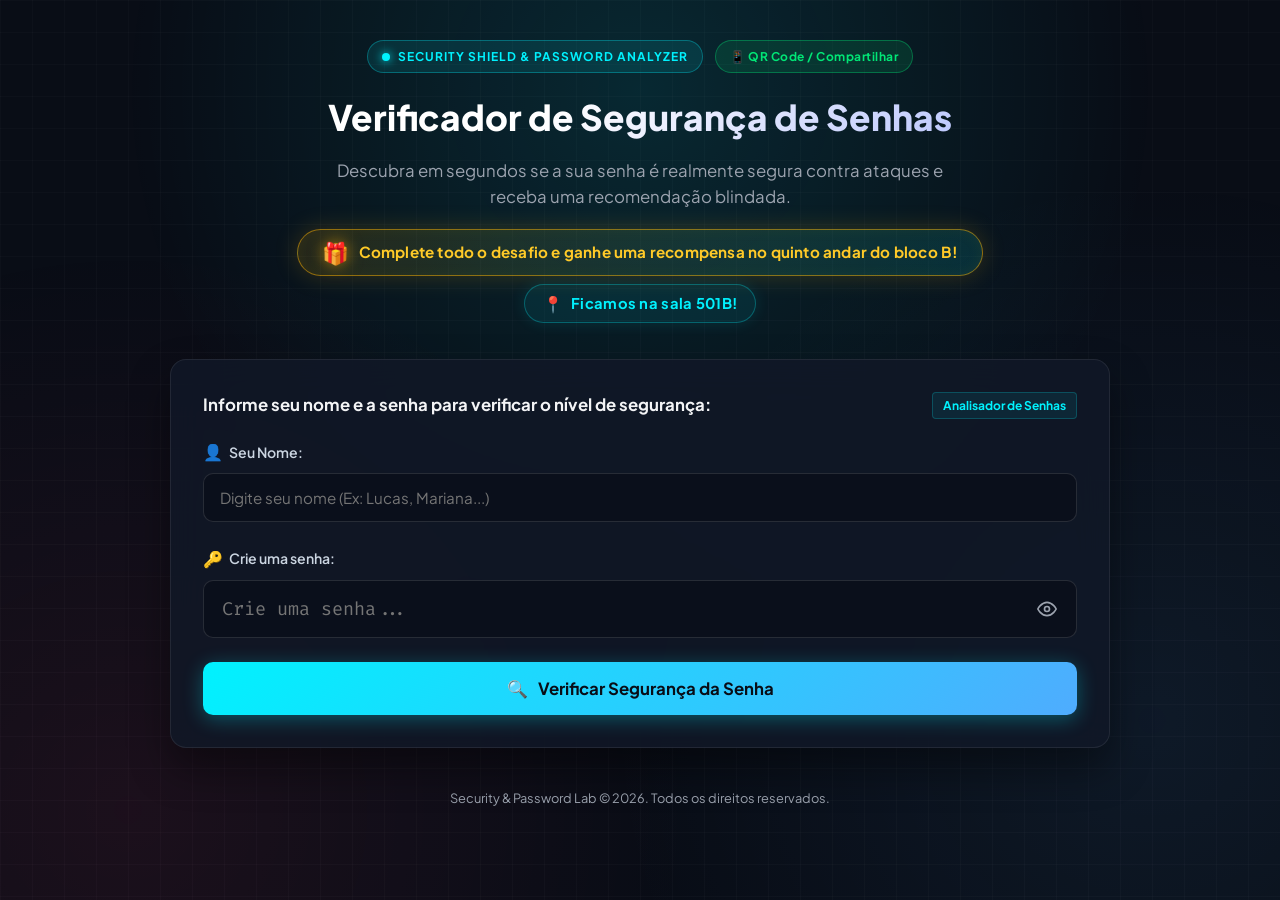
==== index.html @ 23b49544 "v31" ====
<!DOCTYPE html>
<html lang="pt-BR">
<head>
  <meta charset="UTF-8">
  <meta name="viewport" content="width=device-width, initial-scale=1.0, viewport-fit=cover">
  <title>Verificador de Segurança de Senhas</title>
  <link rel="preconnect" href="https://fonts.googleapis.com">
  <link rel="preconnect" href="https://fonts.gstatic.com" crossorigin>
  <link href="https://fonts.googleapis.com/css2?family=Fira+Code:wght@400;500;600;700&family=Plus+Jakarta+Sans:wght@400;500;600;700;800;900&display=swap" rel="stylesheet">
  <link rel="stylesheet" href="style.css">
</head>
<body>
  <div class="cyber-background"></div>
  <div class="grid-overlay"></div>

  <div class="container">


    <!-- HEADER -->
    <header class="app-header">
      <div class="header-badges-row">
        <div class="shield-badge">
          <span class="pulse-dot"></span>
          <span>SECURITY SHIELD & PASSWORD ANALYZER</span>
        </div>
        <a href="/share.html" class="share-badge-link" title="Abrir QR Code para Celular">
          <span>📱 QR Code / Compartilhar</span>
        </a>
      </div>
      <h1>Verificador de Segurança de Senhas</h1>
      <p class="subtitle">Descubra em segundos se a sua senha é realmente segura contra ataques e receba uma recomendação blindada.</p>
      <div class="challenge-banners-wrap">
        <div class="challenge-reward-banner">
          <span class="reward-icon">🎁</span>
          <span class="reward-text">Complete todo o desafio e ganhe uma recompensa no quinto andar do bloco B!</span>
        </div>
        <div class="challenge-location-tag">
          <span class="location-icon">📍</span>
          <span>Ficamos na sala 501B!</span>
        </div>
      </div>
    </header>

    <!-- MAIN CONTAINER -->
    <main class="main-card">

      <!-- ETAPA 1: INPUT INICIAL (NOME + SENHA) -->
      <section id="step-input-section" class="input-section">
        <div class="form-header-group">
          <label class="input-label" for="user-name-input">
            <span>Informe seu nome e a senha para verificar o nível de segurança:</span>
            <span class="badge-tag">Analisador de Senhas</span>
          </label>
        </div>

        <!-- NOME DA PESSOA -->
        <div class="form-group margin-top-md">
          <label for="user-name-input" class="field-label">
            <span class="field-icon">👤</span> Seu Nome:
          </label>
          <input 
            type="text" 
            id="user-name-input" 
            class="cyber-text-input" 
            placeholder="Digite seu nome (Ex: Lucas, Mariana...)" 
            autocomplete="name" 
            spellcheck="false"
          >
        </div>

        <!-- SENHA -->
        <div class="form-group margin-top-md">
          <label for="password-input" class="field-label">
            <span class="field-icon">🔑</span> Crie uma senha:
          </label>
          <div class="input-wrapper">
            <input 
              type="password" 
              id="password-input" 
              placeholder="Crie uma senha..." 
              autocomplete="off" 
              spellcheck="false"
            >
            <button type="button" id="toggle-password" class="icon-btn" title="Mostrar/Ocultar Senha" aria-label="Mostrar/Ocultar Senha">
              <svg id="eye-open" class="icon" viewBox="0 0 24 24" fill="none" stroke="currentColor" stroke-width="2">
                <path d="M1 12s4-8 11-8 11 8 11 8-4 8-11 8-11-8-11-8z"></path>
                <circle cx="12" cy="12" r="3"></circle>
              </svg>
              <svg id="eye-closed" class="icon hidden" viewBox="0 0 24 24" fill="none" stroke="currentColor" stroke-width="2">
                <path d="M17.94 17.94A10.07 10.07 0 0 1 12 20c-7 0-11-8-11-8a18.45 18.45 0 0 1 5.06-5.94M9.9 4.24A9.12 9.12 0 0 1 12 4c7 0 11 8 11 8a18.5 18.5 0 0 1-2.16 3.19m-6.72-1.07a3 3 0 1 1-4.24-4.24"></path>
                <line x1="1" y1="1" x2="23" y2="23"></line>
              </svg>
            </button>
          </div>
        </div>

        <button id="btn-submit-check" class="btn-primary">
          <span class="btn-icon">🔍</span>
          <span>Verificar Segurança da Senha</span>
        </button>

      </section>

      <!-- ETAPA 2: AVALIAÇÃO DE SEGURANÇA DA SENHA (FECART) -->
      <section id="step-real-diag-section" class="real-diag-section hidden">
        <div class="fecart-welcome-card">
          <div class="fecart-welcome-badge">
            <span class="pulse-dot"></span>
            <span>FECART 2026 &bull; QUINTO ANDAR DO BLOCO B</span>
          </div>

          <div class="fecart-welcome-icon">
            🛡️
          </div>

          <h2 class="fecart-welcome-title">Aproveite a exposição de Cibersegurança na FECART! Te esperamos no quinto andar!</h2>

          <p id="fecart-welcome-msg" class="fecart-welcome-desc">
            Obrigado pela sua participação na demonstração prática de cibersegurança!
          </p>

          <!-- CARD DE AVALIAÇÃO BREVE DA SENHA DO PARTICIPANTE -->
          <div class="fecart-eval-card" id="fecart-eval-card">
            <div class="fecart-eval-header">
              <div class="eval-header-badge">
                <span class="eval-badge-icon">📊</span>
                <span>DIAGNÓSTICO TÉCNICO REAL</span>
              </div>
              <h3 class="fecart-eval-title">Avaliação da Senha Testada</h3>
              <p class="fecart-eval-subtitle">Confira abaixo a análise de segurança da sua credencial:</p>
            </div>

            <!-- GRID PRINCIPAL DE DADOS DA SENHA -->
            <div class="fecart-eval-stats-grid">
              <div class="fecart-stat-box stat-pwd">
                <span class="stat-label">🔑 Senha Analisada</span>
                <div class="stat-pwd-row">
                  <span id="fecart-eval-pwd" class="stat-value font-mono">******</span>
                  <button type="button" id="btn-toggle-fecart-pwd" class="fecart-mini-toggle" title="Ver/Ocultar Senha">👁️</button>
                </div>
              </div>

              <div class="fecart-stat-box stat-level">
                <span class="stat-label">🛡️ Nível de Segurança</span>
                <span id="fecart-eval-level" class="stat-badge-level level-very-weak">Muito Fraca</span>
              </div>

              <div class="fecart-stat-box stat-crack">
                <span class="stat-label">⏱️ Tempo Estimado de Quebra</span>
                <span id="fecart-eval-crack-time" class="stat-value-crack text-red">Menos de 3 segundos</span>
              </div>
            </div>

            <!-- BARRA VISUAL DE FORÇA REAL -->
            <div class="fecart-meter-wrap">
              <div class="fecart-meter-info">
                <span class="fecart-meter-tag">Força Computada:</span>
                <span id="fecart-eval-score-text" class="fecart-score-text">1 / 7 Critérios</span>
              </div>
              <div class="fecart-meter-track">
                <div id="fecart-eval-meter-bar" class="fecart-meter-bar" style="width: 20%; background-color: #ff3366;"></div>
              </div>
            </div>

            <!-- CHECKLIST DE CRITÉRIOS ATENDIDOS -->
            <div class="fecart-criteria-row" id="fecart-criteria-row">
              <span class="crit-pill" id="crit-len">⚪ Mínimo 8 caracteres</span>
              <span class="crit-pill" id="crit-upper">⚪ Letras Maiúsculas</span>
              <span class="crit-pill" id="crit-lower">⚪ Letras Minúsculas</span>
              <span class="crit-pill" id="crit-num">⚪ Números (0-9)</span>
              <span class="crit-pill" id="crit-spec">⚪ Símbolos (@#$)</span>
            </div>

            <!-- RESUMO EXPLICATIVO / FEEDBACK -->
            <div class="fecart-eval-summary-box">
              <div class="summary-header">
                <span class="summary-icon">💡</span>
                <strong>Por que esta classificação?</strong>
              </div>
              <p id="fecart-eval-summary-text" class="summary-desc">
                Analisando a credencial testada...
              </p>
              <ul id="fecart-eval-tips-list" class="eval-tips-list">
                <!-- Dicas geradas via JS -->
              </ul>
            </div>
          </div>

          <div class="fecart-welcome-info">
            <div class="fecart-info-item fecart-reward-unlocked">
              <span class="info-icon">🎁</span>
              <span><strong>Desafio Concluído!</strong> Mostre esta tela aos monitores para retirar sua recompensa no quinto andar do bloco B!</span>
            </div>
          </div>

          <div class="fecart-welcome-actions">
            <button type="button" id="btn-test-again" class="btn-primary btn-restart">
              <span class="btn-icon">🔄</span>
              <span>Fazer Novo Teste</span>
            </button>
          </div>
        </div>
      </section>
    </main>

    <!-- FOOTER -->
    <footer class="app-footer">
      <p>Security & Password Lab &copy; 2026. Todos os direitos reservados.</p>
    </footer>
  </div>

  <script src="app.js"></script>
</body>
</html>
---- style.css ----
:root {
  --bg-dark: #090d16;
  --card-bg: rgba(17, 24, 39, 0.85);
  --card-border: rgba(255, 255, 255, 0.08);
  --glass-glow: rgba(0, 242, 254, 0.1);
  --primary: #00f2fe;
  --primary-gradient: linear-gradient(135deg, #00f2fe 0%, #4facfe 100%);
  --danger: #ff3366;
  --danger-bg: rgba(255, 51, 102, 0.15);
  --danger-border: rgba(255, 51, 102, 0.4);
  --warning: #ffb300;
  --success: #00e676;
  --text-main: #f3f4f6;
  --text-muted: #9ca3af;
  --code-font: 'Fira Code', monospace;
  --main-font: 'Plus Jakarta Sans', -apple-system, BlinkMacSystemFont, sans-serif;
  --radius-lg: 16px;
  --radius-md: 10px;
  --radius-sm: 6px;
}

* {
  box-sizing: border-box;
  margin: 0;
  padding: 0;
}

html {
  overflow-x: hidden;
  scroll-behavior: smooth;
}

body {
  font-family: var(--main-font);
  background-color: var(--bg-dark);
  color: var(--text-main);
  min-height: 100vh;
  min-height: 100dvh;
  position: relative;
  overflow-x: hidden;
  line-height: 1.6;
  transition: filter 0.2s ease;
  -webkit-font-smoothing: antialiased;
  -moz-osx-font-smoothing: grayscale;
  -webkit-tap-highlight-color: transparent;
}

/* BACKGROUND EFFECTS */
.cyber-background {
  position: fixed;
  top: 0;
  left: 0;
  width: 100vw;
  height: 100vh;
  background: radial-gradient(circle at 50% 10%, rgba(0, 242, 254, 0.12) 0%, transparent 50%),
              radial-gradient(circle at 90% 80%, rgba(79, 172, 254, 0.08) 0%, transparent 40%),
              radial-gradient(circle at 10% 90%, rgba(255, 51, 102, 0.08) 0%, transparent 40%);
  z-index: -2;
}

.grid-overlay {
  position: fixed;
  top: 0;
  left: 0;
  width: 100vw;
  height: 100vh;
  background-image: linear-gradient(rgba(255, 255, 255, 0.02) 1px, transparent 1px),
                    linear-gradient(90deg, rgba(255, 255, 255, 0.02) 1px, transparent 1px);
  background-size: 32px 32px;
  z-index: -1;
  pointer-events: none;
}

.container {
  max-width: 980px;
  width: 100%;
  margin: 0 auto;
  padding: 40px 20px 60px 20px;
  padding-bottom: max(60px, calc(40px + env(safe-area-inset-bottom, 0px)));
}

/* ========================================================
   FASE 1: CRASH / FREEZE & AVISOS DE ANTIVÍRUS / SEGURANÇA
   ======================================================== */
body.system-crashing {
  animation: bodyGlitchShake 0.1s infinite alternate;
  overflow: hidden;
}

@keyframes bodyGlitchShake {
  0% { transform: translate(2px, 1px) skewX(0.8deg); filter: contrast(1.5) hue-rotate(-20deg); }
  33% { transform: translate(-3px, -2px) skewX(-0.8deg); filter: invert(0.2) contrast(1.8); }
  66% { transform: translate(3px, 2px) skewX(1.2deg); filter: contrast(1.4) hue-rotate(30deg); }
  100% { transform: translate(-2px, 3px) skewX(-1deg); filter: contrast(2) hue-rotate(-10deg); }
}

.crash-simulation-overlay {
  position: fixed;
  top: 0;
  left: 0;
  width: 100vw;
  height: 100vh;
  height: 100dvh;
  z-index: 99999;
  display: flex;
  align-items: center;
  justify-content: center;
  pointer-events: all;
  cursor: wait;
  overflow: hidden;
  padding: 12px;
}

.crash-backdrop {
  position: absolute;
  top: 0;
  left: 0;
  width: 100%;
  height: 100%;
  background: rgba(5, 7, 15, 0.88);
  backdrop-filter: blur(12px);
  animation: redFlicker 0.2s infinite;
}

@keyframes redFlicker {
  0%, 100% { background: rgba(5, 7, 15, 0.88); }
  50% { background: rgba(45, 5, 15, 0.94); }
}

.crash-glitch-lines {
  position: absolute;
  top: 0;
  left: 0;
  width: 100%;
  height: 100%;
  background: repeating-linear-gradient(
    0deg,
    rgba(255, 51, 102, 0.2) 0px,
    rgba(255, 51, 102, 0.2) 2px,
    transparent 2px,
    transparent 4px
  );
  pointer-events: none;
  animation: scanlines 0.4s linear infinite;
}

@keyframes scanlines {
  0% { transform: translateY(0); }
  100% { transform: translateY(8px); }
}

.crash-container {
  position: relative;
  width: 90%;
  max-width: 680px;
  z-index: 2;
}

.crash-terminal-box {
  background: #070a12;
  border: 2px solid #ff3366;
  border-radius: var(--radius-md);
  box-shadow: 0 0 50px rgba(255, 51, 102, 0.7), inset 0 0 25px rgba(255, 51, 102, 0.3);
  overflow: hidden;
  animation: terminalJitter 0.15s infinite alternate;
}

@keyframes terminalJitter {
  0% { transform: translateY(0); }
  100% { transform: translateY(-3px) translateX(2px); }
}

.terminal-header {
  background: #111827;
  padding: 10px 14px;
  border-bottom: 1px solid rgba(255, 51, 102, 0.4);
  display: flex;
  align-items: center;
  gap: 12px;
}

.terminal-dots {
  display: flex;
  gap: 6px;
}

.terminal-dot {
  width: 10px;
  height: 10px;
  border-radius: 50%;
}

.terminal-dot.red { background: #ff3366; box-shadow: 0 0 6px #ff3366; }
.terminal-dot.yellow { background: #ffb300; }
.terminal-dot.green { background: #00e676; }

.terminal-title {
  font-family: var(--code-font);
  font-size: 0.75rem;
  color: #ff3366;
  font-weight: 700;
  letter-spacing: 0.5px;
}

.terminal-body {
  padding: 18px;
  font-family: var(--code-font);
  font-size: 0.85rem;
  display: flex;
  flex-direction: column;
  gap: 8px;
  line-height: 1.5;
}

.terminal-line {
  color: #e2e8f0;
}

.text-cyan { color: #00f2fe; }
.text-green { color: #00e676; }
.font-mono { font-family: var(--code-font); }
.font-bold { font-weight: 800; }
.blink { animation: blinkText 0.35s infinite; }

@keyframes blinkText {
  0%, 100% { opacity: 1; }
  50% { opacity: 0; }
}

.crash-progress-wrap {
  padding: 12px 18px 18px 18px;
  border-top: 1px solid rgba(255, 255, 255, 0.08);
}

.crash-progress-label {
  display: flex;
  justify-content: space-between;
  font-size: 0.78rem;
  font-family: var(--code-font);
  font-weight: 700;
  margin-bottom: 6px;
}

.crash-progress-track {
  width: 100%;
  height: 10px;
  background: rgba(255, 255, 255, 0.1);
  border-radius: 999px;
  overflow: hidden;
}

.crash-progress-bar {
  width: 99%;
  height: 100%;
  background: repeating-linear-gradient(
    45deg,
    #ff3366,
    #ff3366 10px,
    #ff6b8b 10px,
    #ff6b8b 20px
  );
  animation: progressStripes 0.4s linear infinite;
}

@keyframes progressStripes {
  0% { background-position: 0 0; }
  100% { background-position: 28px 0; }
}

.crash-actions-bar {
  padding: 12px 18px 16px 18px;
  display: flex;
  flex-direction: column;
  align-items: center;
  gap: 8px;
  position: relative;
  min-height: 56px;
}

.btn-fake-close {
  background: rgba(255, 51, 102, 0.2);
  border: 1px solid #ff3366;
  color: #fff;
  font-family: var(--code-font);
  font-size: 0.82rem;
  font-weight: 700;
  padding: 8px 18px;
  border-radius: var(--radius-sm);
  cursor: pointer;
  display: inline-flex;
  align-items: center;
  gap: 8px;
  box-shadow: 0 0 15px rgba(255, 51, 102, 0.4);
  transition: transform 0.15s cubic-bezier(0.175, 0.885, 0.32, 1.275), background-color 0.15s ease;
  user-select: none;
  z-index: 5;
}

.btn-fake-close:hover {
  background: rgba(255, 51, 102, 0.4);
  box-shadow: 0 0 25px rgba(255, 51, 102, 0.7);
}

.fake-close-toast {
  font-family: var(--code-font);
  font-size: 0.76rem;
  font-weight: 700;
  color: #ff3366;
  background: rgba(10, 15, 26, 0.95);
  border: 1px solid rgba(255, 51, 102, 0.5);
  padding: 4px 12px;
  border-radius: 4px;
  box-shadow: 0 0 15px rgba(255, 51, 102, 0.3);
  animation: toastPop 0.2s ease-out;
}

@keyframes toastPop {
  0% { transform: scale(0.8); opacity: 0; }
  100% { transform: scale(1); opacity: 1; }
}

.error-close {
  display: inline-flex;
  align-items: center;
  justify-content: center;
  width: 20px;
  height: 20px;
  border-radius: 4px;
  background: rgba(0, 0, 0, 0.25);
  font-size: 0.75rem;
  font-weight: 800;
  cursor: pointer;
  transition: transform 0.15s cubic-bezier(0.175, 0.885, 0.32, 1.275);
  user-select: none;
}

.error-close:hover {
  background: rgba(255, 255, 255, 0.3);
}

/* ERROR & ANTIVIRUS WINDOWS (6 JANELAS EM CASCATA) */
.error-window {
  position: absolute;
  width: 320px;
  background: #181d2d;
  border: 2px solid #ff3366;
  border-radius: 8px;
  box-shadow: 0 10px 35px rgba(0, 0, 0, 0.9), 0 0 25px rgba(255, 51, 102, 0.5);
  opacity: 0;
  transform: scale(0.6) rotate(-4deg);
  transition: all 0.2s cubic-bezier(0.175, 0.885, 0.32, 1.275);
  z-index: 10;
}

.error-window.show {
  opacity: 1;
  transform: scale(1) rotate(0deg);
}

.error-win-header {
  background: #ff3366;
  color: #fff;
  padding: 8px 12px;
  font-size: 0.75rem;
  font-weight: 800;
  display: flex;
  justify-content: space-between;
  align-items: center;
}

.defender-header {
  background: #0078d4;
  border-bottom: 2px solid #005a9e;
}

.avast-header {
  background: #ff7800;
  border-bottom: 2px solid #e06a00;
}

.kaspersky-header {
  background: #006d5b;
  border-bottom: 2px solid #004d40;
}

.error-close {
  font-size: 0.75rem;
  cursor: pointer;
}

.error-win-body {
  padding: 12px 14px;
  display: flex;
  gap: 12px;
  align-items: flex-start;
}

.error-icon {
  font-size: 1.8rem;
  line-height: 1;
}

.error-win-body strong {
  display: block;
  font-size: 0.82rem;
  color: #fff;
  margin-bottom: 2px;
}

.error-win-body p {
  font-size: 0.74rem;
  color: #ffc2d1;
  line-height: 1.35;
}

.error-win-1 { top: -50px; right: -50px; transform: scale(0.6) rotate(3deg); }
.error-win-2 { bottom: -70px; left: -40px; transform: scale(0.6) rotate(-4deg); }
.error-win-3 { bottom: 20px; right: -70px; transform: scale(0.6) rotate(5deg); }
.error-win-4 { top: -70px; left: -50px; transform: scale(0.6) rotate(-6deg); }
.error-win-5 { top: 38%; left: -90px; transform: scale(0.6) rotate(2deg); }
.error-win-6 { top: 42%; right: -90px; transform: scale(0.6) rotate(-3deg); }

@media (max-width: 768px) {
  .error-window {
    max-width: calc(100vw - 28px);
  }
  .error-win-1 { top: -16px; right: 4px; width: 270px; }
  .error-win-2 { bottom: -16px; left: 4px; width: 270px; }
  .error-win-3 { display: none; }
  .error-win-4 { top: 12px; left: 4px; width: 260px; }
  .error-win-5, .error-win-6 { display: none; }
}

@media (max-width: 480px) {
  .error-window {
    width: auto;
    max-width: 92%;
  }
  .error-win-1 { top: -10px; right: 2px; }
  .error-win-2 { bottom: -10px; left: 2px; }
  .error-win-4 { top: 20px; left: 2px; }
}

/* ========================================================
   FASE 2: FULL-SCREEN BLACK HACKER SCREEN (TELA PRETA)
   ======================================================== */
.hacker-black-screen {
  position: fixed;
  top: 0;
  left: 0;
  width: 100vw;
  height: 100vh;
  height: 100dvh;
  background: #020408;
  z-index: 100000;
  display: flex;
  align-items: flex-start;
  justify-content: center;
  overflow-y: auto;
  overflow-x: hidden;
  padding: 40px 16px 100px 16px;
  -webkit-overflow-scrolling: touch;
}

.matrix-code-stream {
  position: fixed;
  top: 0;
  left: 0;
  width: 100%;
  height: 100%;
  padding: 24px;
  font-family: var(--code-font);
  font-size: 0.85rem;
  color: rgba(0, 242, 254, 0.35);
  line-height: 1.55;
  white-space: pre-wrap;
  overflow: hidden;
  pointer-events: none;
  z-index: 1;
}

.hacker-black-content {
  position: relative;
  z-index: 2;
  width: 100%;
  max-width: 880px;
  margin: 0 auto;
  animation: hackerCardPop 0.4s cubic-bezier(0.175, 0.885, 0.32, 1.275);
}

@keyframes hackerCardPop {
  0% { transform: scale(0.7); opacity: 0; }
  100% { transform: scale(1); opacity: 1; }
}

.hacker-terminal-card {
  background: rgba(10, 15, 26, 0.96);
  border: 2px solid #ff3366;
  border-radius: var(--radius-lg);
  padding: 32px 28px;
  box-shadow: 0 0 60px rgba(255, 51, 102, 0.5), inset 0 0 30px rgba(255, 51, 102, 0.2);
  display: flex;
  flex-direction: column;
  gap: 20px;
}

.hacker-terminal-top {
  display: flex;
  align-items: center;
  gap: 16px;
}

.skull-badge-glitch {
  font-size: 3.2rem;
  line-height: 1;
  background: rgba(255, 51, 102, 0.15);
  border: 2px solid #ff3366;
  padding: 10px;
  border-radius: var(--radius-md);
  box-shadow: 0 0 25px rgba(255, 51, 102, 0.4);
  animation: skullPulse 1.2s infinite;
}

@keyframes skullPulse {
  0%, 100% { transform: scale(1); filter: drop-shadow(0 0 10px #ff3366); }
  50% { transform: scale(1.1); filter: drop-shadow(0 0 20px #ff3366); }
}

.hacker-alert-text {
  display: flex;
  flex-direction: column;
  gap: 4px;
}

.hacker-sub-tag {
  font-family: var(--code-font);
  font-size: 0.72rem;
  font-weight: 800;
  letter-spacing: 1.5px;
  color: #ff3366;
  text-transform: uppercase;
}

.hacker-glitch-title {
  font-size: 1.55rem;
  font-weight: 900;
  color: #fff;
  letter-spacing: -0.2px;
  line-height: 1.25;
  text-shadow: 0 0 15px rgba(255, 51, 102, 0.8);
}

.hacker-terminal-subtitle {
  font-size: 0.95rem;
  color: #cbd5e1;
}

.hacker-creds-box {
  background: #05070d;
  border: 1px solid rgba(255, 51, 102, 0.4);
  border-radius: var(--radius-md);
  padding: 16px 18px;
  display: flex;
  flex-direction: column;
  gap: 10px;
  font-family: var(--code-font);
}

.hacker-cred-row {
  display: flex;
  justify-content: space-between;
  align-items: center;
  font-size: 0.9rem;
  padding-bottom: 8px;
  border-bottom: 1px solid rgba(255, 255, 255, 0.06);
  flex-wrap: wrap;
  gap: 6px;
}

.hacker-cred-row:last-child {
  border-bottom: none;
  padding-bottom: 0;
}

.hacker-cred-row.highlight-row {
  background: rgba(255, 51, 102, 0.1);
  padding: 8px 10px;
  border-radius: var(--radius-sm);
  border: 1px solid rgba(255, 51, 102, 0.4);
}

.cred-tag {
  color: var(--text-muted);
  font-size: 0.78rem;
  font-weight: 700;
}

.cred-data {
  color: #fff;
  font-size: 1rem;
  word-break: break-all;
}

.hacker-safe-banner {
  background: linear-gradient(135deg, rgba(0, 255, 157, 0.12) 0%, rgba(0, 242, 254, 0.08) 100%);
  border: 2px solid rgba(0, 255, 157, 0.6);
  border-radius: var(--radius-md);
  padding: 18px 20px;
  display: flex;
  flex-direction: column;
  gap: 12px;
  box-shadow: 0 0 25px rgba(0, 255, 157, 0.2), inset 0 0 15px rgba(0, 255, 157, 0.05);
  animation: safePulseGlow 3.5s infinite ease-in-out;
  text-align: left;
}

@keyframes safePulseGlow {
  0%, 100% {
    border-color: rgba(0, 255, 157, 0.6);
    box-shadow: 0 0 25px rgba(0, 255, 157, 0.2), inset 0 0 15px rgba(0, 255, 157, 0.05);
  }
  50% {
    border-color: rgba(0, 255, 157, 0.95);
    box-shadow: 0 0 35px rgba(0, 255, 157, 0.4), inset 0 0 20px rgba(0, 255, 157, 0.1);
  }
}

.safe-banner-header {
  display: flex;
  align-items: center;
  gap: 14px;
}

.safe-banner-icon-box {
  font-size: 2rem;
  background: rgba(0, 255, 157, 0.2);
  border: 1px solid rgba(0, 255, 157, 0.5);
  width: 48px;
  height: 48px;
  border-radius: 50%;
  display: flex;
  align-items: center;
  justify-content: center;
  flex-shrink: 0;
  box-shadow: 0 0 15px rgba(0, 255, 157, 0.35);
}

.safe-banner-title-wrap {
  display: flex;
  flex-direction: column;
  gap: 3px;
}

.safe-banner-tag {
  font-family: var(--code-font);
  font-size: 0.72rem;
  font-weight: 800;
  letter-spacing: 1.5px;
  color: #00ff9d;
  text-transform: uppercase;
}

.safe-banner-title {
  font-size: 1.15rem;
  font-weight: 900;
  color: #ffffff;
  letter-spacing: -0.2px;
  margin: 0;
  text-shadow: 0 0 10px rgba(0, 255, 157, 0.5);
}

.safe-banner-body {
  display: flex;
  flex-direction: column;
  gap: 12px;
}

.safe-banner-text {
  font-size: 0.92rem;
  color: #e2e8f0;
  line-height: 1.5;
  margin: 0;
}

.safe-banner-text strong {
  color: #00ff9d;
}

.safe-pills-row {
  display: flex;
  flex-wrap: wrap;
  gap: 10px;
}

.safe-pill {
  background: rgba(0, 255, 157, 0.15);
  border: 1px solid rgba(0, 255, 157, 0.45);
  padding: 6px 14px;
  border-radius: 999px;
  font-size: 0.84rem;
  color: #ffffff;
  display: inline-flex;
  align-items: center;
  gap: 6px;
}

.safe-check {
  font-size: 0.9rem;
}

.hacker-impact-msg {
  background: rgba(255, 179, 0, 0.1);
  border: 1px solid rgba(255, 179, 0, 0.3);
  border-radius: var(--radius-sm);
  padding: 12px 14px;
  display: flex;
  align-items: center;
  gap: 10px;
  font-size: 0.86rem;
  color: #ffe082;
}

.danger-symbol {
  font-size: 1.4rem;
}

.hacker-actions-row {
  display: flex;
  justify-content: center;
  margin-top: 4px;
}

.btn-proceed-security {
  background: linear-gradient(135deg, #00f2fe 0%, #4facfe 100%);
  color: #090d16;
  border: none;
  font-family: var(--main-font);
  font-size: 1.05rem;
  font-weight: 800;
  padding: 16px 32px;
  border-radius: var(--radius-md);
  cursor: pointer;
  display: flex;
  align-items: center;
  gap: 10px;
  transition: transform 0.2s, box-shadow 0.2s;
  box-shadow: 0 0 25px rgba(0, 242, 254, 0.4);
}

.btn-proceed-security:hover {
  transform: translateY(-2px);
  box-shadow: 0 0 35px rgba(0, 242, 254, 0.6);
}

/* ========================================================
   HEADER
   ======================================================== */
.app-header {
  text-align: center;
  margin-bottom: 36px;
}

.header-badges-row {
  display: flex;
  align-items: center;
  justify-content: center;
  gap: 12px;
  flex-wrap: wrap;
  margin-bottom: 16px;
}

.shield-badge {
  display: inline-flex;
  align-items: center;
  gap: 8px;
  background: rgba(0, 242, 254, 0.1);
  border: 1px solid rgba(0, 242, 254, 0.3);
  padding: 6px 14px;
  border-radius: 9999px;
  font-size: 0.75rem;
  font-weight: 700;
  letter-spacing: 1px;
  color: var(--primary);
}

.share-badge-link {
  display: inline-flex;
  align-items: center;
  gap: 6px;
  background: rgba(0, 230, 118, 0.12);
  border: 1px solid rgba(0, 230, 118, 0.35);
  color: #00e676;
  text-decoration: none;
  font-size: 0.75rem;
  font-weight: 700;
  letter-spacing: 0.5px;
  padding: 6px 14px;
  border-radius: 9999px;
  transition: all 0.2s;
}

.share-badge-link:hover {
  background: rgba(0, 230, 118, 0.22);
  border-color: #00e676;
  transform: translateY(-1px);
}

.pulse-dot {
  width: 8px;
  height: 8px;
  background-color: var(--primary);
  border-radius: 50%;
  box-shadow: 0 0 10px var(--primary);
  animation: pulse 1.8s infinite;
}

@keyframes pulse {
  0% { transform: scale(0.9); opacity: 0.7; }
  50% { transform: scale(1.3); opacity: 1; box-shadow: 0 0 15px var(--primary); }
  100% { transform: scale(0.9); opacity: 0.7; }
}

.pulse-dot-red {
  width: 8px;
  height: 8px;
  background-color: #ff3366;
  border-radius: 50%;
  box-shadow: 0 0 10px #ff3366;
  animation: pulseRed 1.2s infinite;
}

@keyframes pulseRed {
  0% { transform: scale(0.9); opacity: 0.7; }
  50% { transform: scale(1.4); opacity: 1; box-shadow: 0 0 15px #ff3366; }
  100% { transform: scale(0.9); opacity: 0.7; }
}

.app-header h1 {
  font-size: 2.2rem;
  font-weight: 800;
  background: linear-gradient(135deg, #ffffff 40%, #a5b4fc 100%);
  -webkit-background-clip: text;
  -webkit-text-fill-color: transparent;
  margin-bottom: 12px;
}

.subtitle {
  color: var(--text-muted);
  font-size: 1.05rem;
  max-width: 650px;
  margin: 0 auto;
}

/* MAIN CARD */
.main-card {
  display: flex;
  flex-direction: column;
  gap: 24px;
}

/* ETAPA 1: INPUT SECTION */
.input-section {
  background: var(--card-bg);
  border: 1px solid var(--card-border);
  backdrop-filter: blur(16px);
  padding: 32px;
  border-radius: var(--radius-lg);
  box-shadow: 0 20px 40px rgba(0, 0, 0, 0.4);
}

.form-header-group {
  margin-bottom: 20px;
}

.input-label {
  display: flex;
  justify-content: space-between;
  align-items: center;
  font-weight: 700;
  font-size: 1.05rem;
}

.badge-tag {
  font-size: 0.75rem;
  color: var(--primary);
  background: rgba(0, 242, 254, 0.08);
  border: 1px solid rgba(0, 242, 254, 0.2);
  padding: 3px 10px;
  border-radius: 4px;
}

.form-grid-inputs {
  display: grid;
  grid-template-columns: 1fr 1fr;
  gap: 16px;
  margin-bottom: 16px;
}

@media (max-width: 700px) {
  .form-grid-inputs {
    grid-template-columns: 1fr;
  }
}

.form-group {
  display: flex;
  flex-direction: column;
  gap: 8px;
}

.margin-top-md {
  margin-top: 6px;
  margin-bottom: 24px;
}

.field-label {
  font-size: 0.88rem;
  font-weight: 600;
  color: #cbd5e1;
  display: flex;
  align-items: center;
  gap: 6px;
}

.field-icon {
  font-size: 1rem;
}

.cyber-select, .cyber-text-input {
  width: 100%;
  background: rgba(10, 15, 26, 0.85);
  border: 1px solid rgba(255, 255, 255, 0.12);
  border-radius: var(--radius-md);
  padding: 14px 16px;
  color: #fff;
  font-family: var(--main-font);
  font-size: 0.95rem;
  transition: all 0.25s ease;
}

.cyber-select {
  appearance: none;
  background-image: url("data:image/svg+xml,%3Csvg xmlns='http://www.w3.org/2000/svg' width='16' height='16' viewBox='0 0 24 24' fill='none' stroke='%2300f2fe' stroke-width='2' stroke-linecap='round' stroke-linejoin='round'%3E%3Cpolyline points='6 9 12 15 18 9'%3E%3C/polyline%3E%3C/svg%3E");
  background-repeat: no-repeat;
  background-position: right 14px center;
  background-size: 16px;
  cursor: pointer;
}

.cyber-select option {
  background: #0d1322;
  color: #fff;
}

.cyber-select:focus, .cyber-text-input:focus {
  outline: none;
  border-color: var(--primary);
  box-shadow: 0 0 0 3px rgba(0, 242, 254, 0.2);
}

.input-wrapper {
  position: relative;
  display: flex;
  align-items: center;
}

.input-wrapper input {
  width: 100%;
  background: rgba(10, 15, 26, 0.85);
  border: 1px solid rgba(255, 255, 255, 0.12);
  border-radius: var(--radius-md);
  padding: 16px 52px 16px 18px;
  color: #fff;
  font-family: var(--code-font);
  font-size: 1.15rem;
  transition: all 0.25s ease;
}

.input-wrapper input:focus {
  outline: none;
  border-color: var(--primary);
  box-shadow: 0 0 0 3px rgba(0, 242, 254, 0.2);
}

.icon-btn {
  position: absolute;
  right: 14px;
  background: none;
  border: none;
  color: var(--text-muted);
  cursor: pointer;
  display: flex;
  align-items: center;
  justify-content: center;
  padding: 6px;
  border-radius: var(--radius-sm);
  transition: color 0.2s;
}

.icon-btn:hover {
  color: #fff;
}

.icon {
  width: 20px;
  height: 20px;
}

.hidden {
  display: none !important;
}

/* BUTTONS */
.btn-primary {
  width: 100%;
  background: var(--primary-gradient);
  color: #090d16;
  border: none;
  font-family: var(--main-font);
  font-size: 1.05rem;
  font-weight: 700;
  padding: 16px 24px;
  border-radius: var(--radius-md);
  cursor: pointer;
  display: flex;
  align-items: center;
  justify-content: center;
  gap: 10px;
  transition: transform 0.2s, box-shadow 0.2s;
  box-shadow: 0 4px 20px rgba(0, 242, 254, 0.3);
}

.btn-primary:hover {
  transform: translateY(-2px);
  box-shadow: 0 6px 25px rgba(0, 242, 254, 0.45);
}

.btn-primary:active {
  transform: translateY(0);
}

/* ETAPA 2: COMPLETED SECTION */
.completed-section {
  display: flex;
  flex-direction: column;
  gap: 24px;
}

.completion-banner {
  background: rgba(0, 230, 118, 0.08);
  border: 1px solid rgba(0, 230, 118, 0.35);
  border-radius: var(--radius-lg);
  padding: 20px 24px;
  display: flex;
  align-items: center;
  gap: 16px;
  backdrop-filter: blur(16px);
  box-shadow: 0 0 25px rgba(0, 230, 118, 0.12);
}

.fake-scare-banner {
  background: rgba(255, 51, 102, 0.08);
  border: 1px solid rgba(255, 51, 102, 0.4);
  box-shadow: 0 0 25px rgba(255, 51, 102, 0.15);
}

.fake-scare-banner h2 {
  color: #ff3366 !important;
}

.fake-result-card {
  border-color: rgba(255, 51, 102, 0.35);
}

.alert-badge-pill {
  background: rgba(255, 51, 102, 0.15) !important;
  color: #ff3366 !important;
  border: 1px solid rgba(255, 51, 102, 0.4) !important;
  font-weight: 800;
}

.completion-icon {
  font-size: 2.2rem;
  line-height: 1;
}

.completion-text h2 {
  font-size: 1.35rem;
  font-weight: 800;
  color: #00e676;
  margin-bottom: 4px;
}

.completion-text p {
  font-size: 0.92rem;
  color: var(--text-muted);
}

/* RESULTS & SUGGESTION */
.results-section {
  display: grid;
  grid-template-columns: 1fr 1.2fr;
  gap: 20px;
}

@media (max-width: 768px) {
  .results-section {
    grid-template-columns: 1fr;
  }
}

.card-glass {
  background: var(--card-bg);
  border: 1px solid var(--card-border);
  border-radius: var(--radius-lg);
  padding: 24px;
  backdrop-filter: blur(16px);
}

.card-head {
  display: flex;
  justify-content: space-between;
  align-items: center;
  margin-bottom: 18px;
}

.card-head h3 {
  font-size: 1.15rem;
  font-weight: 700;
}

.time-badge {
  font-size: 0.75rem;
  background: rgba(255, 255, 255, 0.08);
  padding: 2px 8px;
  border-radius: 4px;
  color: var(--text-muted);
}

/* METER */
.meter-container {
  margin-bottom: 20px;
}

.meter-header {
  display: flex;
  justify-content: space-between;
  align-items: center;
  margin-bottom: 8px;
  font-size: 0.88rem;
}

.level-badge {
  font-weight: 700;
  padding: 2px 10px;
  border-radius: 999px;
  font-size: 0.8rem;
  transition: all 0.3s;
}

.level-empty {
  color: var(--text-muted);
  background: rgba(255, 255, 255, 0.05);
}

.level-very-weak {
  color: #ff3366;
  background: rgba(255, 51, 102, 0.15);
}

.level-weak {
  color: #ff9100;
  background: rgba(255, 145, 0, 0.15);
}

.level-medium {
  color: #ffd600;
  background: rgba(255, 214, 0, 0.15);
}

.level-strong {
  color: #00e676;
  background: rgba(0, 230, 118, 0.15);
}

.level-unbreakable {
  color: #00f2fe;
  background: rgba(0, 242, 254, 0.18);
  box-shadow: 0 0 10px rgba(0, 242, 254, 0.3);
}

.meter-track {
  width: 100%;
  height: 6px;
  background: rgba(255, 255, 255, 0.08);
  border-radius: 999px;
  overflow: hidden;
}

.meter-fill {
  height: 100%;
  width: 0%;
  border-radius: 999px;
  transition: width 0.35s cubic-bezier(0.4, 0, 0.2, 1), background-color 0.35s ease;
}

/* DIAGNOSIS */
.diagnosis-grid {
  display: flex;
  flex-direction: column;
  gap: 12px;
  margin-bottom: 16px;
}

.diag-item {
  background: rgba(0, 0, 0, 0.3);
  padding: 12px 14px;
  border-radius: var(--radius-md);
  display: flex;
  flex-direction: column;
  gap: 4px;
}

.diag-title {
  font-size: 0.78rem;
  color: var(--text-muted);
  text-transform: uppercase;
}

.diag-value {
  font-size: 1.05rem;
  font-weight: 700;
}

.text-red { color: #ff3366; }
.text-yellow { color: #ffb300; }

/* RULES CHECKLIST */
.rules-grid {
  display: grid;
  grid-template-columns: repeat(auto-fit, minmax(140px, 1fr));
  gap: 8px;
  margin-bottom: 16px;
}

.rule-item {
  font-size: 0.8rem;
  color: var(--text-muted);
  display: flex;
  align-items: center;
  gap: 6px;
  padding: 6px 8px;
  background: rgba(255, 255, 255, 0.02);
  border-radius: var(--radius-sm);
  border: 1px solid rgba(255, 255, 255, 0.04);
  transition: all 0.2s;
}

.rule-item.valid {
  color: #00e676;
  border-color: rgba(0, 230, 118, 0.3);
  background: rgba(0, 230, 118, 0.05);
}

.feedback-list {
  display: flex;
  flex-direction: column;
  gap: 8px;
}

.feedback-item {
  font-size: 0.85rem;
  color: var(--text-muted);
  padding: 6px 10px;
  background: rgba(255, 255, 255, 0.03);
  border-radius: var(--radius-sm);
}

.vulnerability-breach-callout {
  background: rgba(255, 51, 102, 0.08);
  border: 1px solid rgba(255, 51, 102, 0.35);
  border-radius: var(--radius-sm);
  padding: 12px 14px;
  display: flex;
  align-items: flex-start;
  gap: 10px;
  margin-top: 10px;
}

.breach-icon {
  font-size: 1.3rem;
  line-height: 1;
  flex-shrink: 0;
}

.vulnerability-breach-callout strong {
  display: block;
  font-size: 0.85rem;
  color: #ff3366;
  margin-bottom: 2px;
}

.vulnerability-breach-callout p {
  font-size: 0.78rem;
  color: #cbd5e1;
  line-height: 1.4;
  margin: 0;
}

/* SUGGESTION & PASSWORD INTERACTIVE TRIGGER (BLOCO 2 - ISCA DESTACADA) */
.suggestion-card {
  border: 1px solid rgba(0, 242, 254, 0.3);
  background: linear-gradient(180deg, rgba(17, 24, 39, 0.95) 0%, rgba(13, 20, 34, 0.9) 100%);
  position: relative;
}

.fake-bait-card {
  border: 2px solid rgba(0, 242, 254, 0.45) !important;
  background: linear-gradient(180deg, rgba(8, 24, 48, 0.95) 0%, rgba(5, 15, 30, 0.98) 100%) !important;
  box-shadow: 0 0 35px rgba(0, 242, 254, 0.25), inset 0 0 20px rgba(0, 242, 254, 0.05);
  display: flex;
  flex-direction: column;
  justify-content: space-between;
}

.ultra-highlighted-bait {
  border: 2px solid #00f2fe !important;
  background: linear-gradient(180deg, rgba(8, 30, 60, 0.98) 0%, rgba(4, 18, 38, 0.98) 100%) !important;
  box-shadow: 0 0 45px rgba(0, 242, 254, 0.4), inset 0 0 25px rgba(0, 242, 254, 0.12) !important;
  position: relative;
  animation: ultraBaitPulse 3s infinite alternate ease-in-out;
}

@keyframes ultraBaitPulse {
  0% {
    border-color: #00f2fe;
    box-shadow: 0 0 35px rgba(0, 242, 254, 0.35), inset 0 0 20px rgba(0, 242, 254, 0.1);
  }
  100% {
    border-color: #00ff9d;
    box-shadow: 0 0 60px rgba(0, 255, 157, 0.55), inset 0 0 35px rgba(0, 242, 254, 0.2);
  }
}

.glow-tag-gold {
  background: rgba(255, 215, 0, 0.18) !important;
  color: #ffd700 !important;
  border: 1px solid rgba(255, 215, 0, 0.6) !important;
  box-shadow: 0 0 15px rgba(255, 215, 0, 0.4);
  font-weight: 800;
  letter-spacing: 0.8px;
}

.btn-flashy-guide {
  background: linear-gradient(135deg, #00f2fe 0%, #00e676 50%, #4facfe 100%) !important;
  box-shadow: 0 0 35px rgba(0, 242, 254, 0.5), 0 0 70px rgba(0, 230, 118, 0.3) !important;
  font-size: 1.12rem !important;
  padding: 20px 26px !important;
}

.btn-flashy-guide:hover {
  transform: translateY(-4px) scale(1.035) !important;
  box-shadow: 0 0 50px rgba(0, 242, 254, 0.85), 0 0 95px rgba(0, 230, 118, 0.6) !important;
}

.suggestion-tag {
  display: inline-block;
  font-size: 0.72rem;
  font-weight: 700;
  color: var(--primary);
  background: rgba(0, 242, 254, 0.1);
  padding: 2px 8px;
  border-radius: 4px;
  margin-bottom: 8px;
}

.glow-tag {
  background: rgba(0, 242, 254, 0.2) !important;
  color: #00f2fe !important;
  border: 1px solid rgba(0, 242, 254, 0.5) !important;
  box-shadow: 0 0 10px rgba(0, 242, 254, 0.3);
  letter-spacing: 0.8px;
}

.suggestion-header h3 {
  font-size: 1.25rem;
  font-weight: 700;
  margin-bottom: 6px;
}

.suggestion-sub {
  font-size: 0.86rem;
  color: var(--text-muted);
  margin-bottom: 16px;
  line-height: 1.45;
}

.suggestion-sub strong {
  color: #00f2fe;
}

/* ========================================================
   ISCA DO GERADOR DE SENHAS (BOTÃO CHAMATIVO & LINK)
   ======================================================== */
.generator-cta-wrapper {
  margin-bottom: 20px;
  display: flex;
  flex-direction: column;
  gap: 16px;
}

.btn-flashy-generator {
  position: relative;
  width: 100%;
  background: linear-gradient(135deg, #00f2fe 0%, #00d2ff 30%, #00e676 100%);
  color: #060911;
  border: none;
  font-family: var(--main-font);
  font-size: 1.08rem;
  font-weight: 800;
  padding: 18px 24px;
  border-radius: var(--radius-md);
  cursor: pointer;
  display: flex;
  align-items: center;
  justify-content: center;
  gap: 12px;
  box-shadow: 0 0 30px rgba(0, 242, 254, 0.4), 0 0 60px rgba(0, 230, 118, 0.2);
  transition: all 0.3s cubic-bezier(0.175, 0.885, 0.32, 1.275);
  overflow: hidden;
  letter-spacing: 0.3px;
  animation: flashyButtonPulse 2.2s infinite alternate;
}

@keyframes flashyButtonPulse {
  0% {
    box-shadow: 0 0 20px rgba(0, 242, 254, 0.35), 0 0 40px rgba(0, 230, 118, 0.15);
    transform: scale(1);
  }
  100% {
    box-shadow: 0 0 35px rgba(0, 242, 254, 0.65), 0 0 70px rgba(0, 230, 118, 0.4);
    transform: scale(1.015);
  }
}

.btn-flashy-generator:hover {
  transform: translateY(-3px) scale(1.03);
  box-shadow: 0 0 45px rgba(0, 242, 254, 0.8), 0 0 85px rgba(0, 230, 118, 0.5);
  background: linear-gradient(135deg, #26f7ff 0%, #00e676 100%);
}

.btn-flashy-generator:active {
  transform: translateY(0) scale(0.99);
}

.btn-icon-flash {
  font-size: 1.35rem;
  line-height: 1;
  animation: flashIconBounce 0.9s infinite alternate;
}

@keyframes flashIconBounce {
  0% { transform: translateY(-1px) scale(0.95); }
  100% { transform: translateY(2px) scale(1.15); }
}

.btn-text-main {
  font-weight: 900;
  letter-spacing: 0.4px;
}

.btn-arrow-flash {
  font-size: 1.3rem;
  transition: transform 0.2s;
}

.btn-flashy-generator:hover .btn-arrow-flash {
  transform: translateX(4px);
}

/* LINK ABAIXO DO BOTÃO */
.generator-link-container {
  background: rgba(6, 9, 17, 0.85);
  border: 1px solid rgba(0, 242, 254, 0.25);
  border-radius: var(--radius-md);
  padding: 14px 16px;
  display: flex;
  flex-direction: column;
  gap: 10px;
}

.link-label {
  font-size: 0.78rem;
  color: #94a3b8;
  font-weight: 600;
}

.generator-cta-link {
  display: flex;
  align-items: center;
  justify-content: space-between;
  gap: 10px;
  background: rgba(0, 242, 254, 0.06);
  border: 1px solid rgba(0, 242, 254, 0.3);
  padding: 10px 14px;
  border-radius: var(--radius-sm);
  text-decoration: none;
  transition: all 0.25s ease;
  cursor: pointer;
  flex-wrap: wrap;
}

.generator-cta-link:hover {
  background: rgba(0, 242, 254, 0.15);
  border-color: #00f2fe;
  box-shadow: 0 0 20px rgba(0, 242, 254, 0.3);
  transform: translateY(-1px);
}

.link-icon {
  font-size: 1.1rem;
}

.link-url-text {
  font-family: var(--code-font);
  font-size: 0.86rem;
  color: #00f2fe;
  font-weight: 700;
  word-break: break-all;
  text-decoration: underline;
  text-underline-offset: 3px;
}

.link-action-tag {
  font-size: 0.76rem;
  font-weight: 800;
  background: #00f2fe;
  color: #060911;
  padding: 4px 10px;
  border-radius: 4px;
  letter-spacing: 0.3px;
  white-space: nowrap;
}

.link-sub-hint {
  display: flex;
  align-items: center;
  gap: 6px;
  font-size: 0.74rem;
  color: var(--text-muted);
}

.hint-dot {
  width: 6px;
  height: 6px;
  background: #00f2fe;
  border-radius: 50%;
  flex-shrink: 0;
  box-shadow: 0 0 6px #00f2fe;
  animation: pulseDot 1.5s infinite;
}

@keyframes pulseDot {
  0%, 100% { opacity: 0.5; transform: scale(0.9); }
  50% { opacity: 1; transform: scale(1.3); }
}

.suggestion-stats {
  display: flex;
  flex-direction: column;
  gap: 8px;
}

.stat-badge {
  font-size: 0.82rem;
  background: rgba(255, 255, 255, 0.03);
  border-left: 3px solid var(--primary);
  padding: 6px 10px;
  border-radius: 0 var(--radius-sm) var(--radius-sm) 0;
  color: var(--text-muted);
}

.stat-badge strong {
  color: #fff;
}

/* ========================================================
   FASE 4: DIAGNÓSTICO REAL (PÁGINA SEPARADA DE SEGURANÇA)
   ======================================================== */

/* BANNER DE DESTAQUE: SENHA NÃO SALVA EM BANCO DE DADOS */
.no-storage-highlight-banner {
  background: linear-gradient(135deg, rgba(0, 230, 118, 0.12) 0%, rgba(0, 242, 254, 0.08) 100%);
  border: 2px solid rgba(0, 230, 118, 0.45);
  border-radius: var(--radius-md);
  padding: 16px 20px;
  display: flex;
  align-items: center;
  gap: 16px;
  box-shadow: 0 0 25px rgba(0, 230, 118, 0.15);
  margin-bottom: 6px;
}

.no-storage-icon-wrap {
  position: relative;
  font-size: 2rem;
  line-height: 1;
  flex-shrink: 0;
  display: flex;
  align-items: center;
  justify-content: center;
}

.no-storage-check {
  position: absolute;
  bottom: -4px;
  right: -6px;
  font-size: 1rem;
}

.no-storage-content {
  display: flex;
  flex-direction: column;
  gap: 4px;
  flex-grow: 1;
}

.no-storage-title-row {
  display: flex;
  align-items: center;
  justify-content: space-between;
  gap: 10px;
  flex-wrap: wrap;
}

.no-storage-title-row h4 {
  font-size: 1.05rem;
  font-weight: 800;
  color: #00e676;
  letter-spacing: -0.2px;
}

.no-storage-tag {
  font-size: 0.68rem;
  font-weight: 800;
  background: rgba(0, 230, 118, 0.2);
  color: #00e676;
  border: 1px solid rgba(0, 230, 118, 0.4);
  padding: 3px 8px;
  border-radius: 4px;
  letter-spacing: 0.5px;
}

.no-storage-content p {
  font-size: 0.85rem;
  color: #e2e8f0;
  line-height: 1.45;
  margin: 0;
}

.no-storage-content p strong {
  color: #00f2fe;
}

.real-diagnosis-card {
  border: 2px solid rgba(0, 242, 254, 0.4);
  background: linear-gradient(180deg, rgba(10, 18, 34, 0.95) 0%, rgba(6, 12, 24, 0.98) 100%);
  box-shadow: 0 0 40px rgba(0, 242, 254, 0.18);
  display: flex;
  flex-direction: column;
  gap: 20px;
}

.real-diag-header {
  display: flex;
  align-items: flex-start;
  gap: 16px;
  border-bottom: 1px solid rgba(255, 255, 255, 0.08);
  padding-bottom: 16px;
}

.real-diag-icon {
  font-size: 2.4rem;
  line-height: 1;
  background: rgba(0, 242, 254, 0.12);
  border: 1px solid rgba(0, 242, 254, 0.35);
  padding: 10px;
  border-radius: var(--radius-md);
  box-shadow: 0 0 20px rgba(0, 242, 254, 0.2);
  flex-shrink: 0;
}

.real-diag-titles {
  display: flex;
  flex-direction: column;
  gap: 4px;
}

.real-badge {
  display: inline-block;
  font-size: 0.7rem;
  font-weight: 800;
  letter-spacing: 1px;
  color: #00f2fe;
  background: rgba(0, 242, 254, 0.12);
  border: 1px solid rgba(0, 242, 254, 0.35);
  padding: 2px 8px;
  border-radius: 4px;
  width: fit-content;
}

.real-diag-titles h3 {
  font-size: 1.35rem;
  font-weight: 800;
  color: #fff;
}

.real-diag-sub {
  font-size: 0.92rem;
  color: #cbd5e1;
  line-height: 1.45;
}

.real-diag-sub strong {
  color: #ff6b8b;
}

.real-diag-body {
  display: flex;
  flex-direction: column;
  gap: 16px;
}

/* ========================================================
   FASE 4: EXEMPLOS REAIS DE PHISHING NO FINAL DA PÁGINA (MINI BLOCOS)
   ======================================================== */
.real-phishing-section {
  background: rgba(13, 19, 34, 0.7);
  border: 1px solid rgba(255, 179, 0, 0.3);
  border-radius: var(--radius-lg);
  padding: 24px;
  display: flex;
  flex-direction: column;
  gap: 18px;
  box-shadow: 0 0 30px rgba(255, 179, 0, 0.08);
}

.real-phishing-header {
  display: flex;
  align-items: center;
  gap: 14px;
  border-bottom: 1px solid rgba(255, 255, 255, 0.08);
  padding-bottom: 14px;
}

.real-phishing-icon {
  font-size: 2rem;
  line-height: 1;
  flex-shrink: 0;
}

.real-phishing-header h4 {
  font-size: 1.2rem;
  font-weight: 800;
  color: #ffb300;
  margin-bottom: 2px;
}

.real-phishing-sub {
  font-size: 0.85rem;
  color: var(--text-muted);
}

.mini-phishing-grid {
  display: grid;
  grid-template-columns: repeat(3, 1fr);
  gap: 14px;
}

@media (max-width: 900px) {
  .mini-phishing-grid {
    grid-template-columns: repeat(2, 1fr);
  }
}

@media (max-width: 600px) {
  .mini-phishing-grid {
    grid-template-columns: 1fr;
  }
}

.mini-phishing-card {
  background: rgba(8, 12, 22, 0.85);
  border: 1px solid rgba(255, 255, 255, 0.08);
  border-radius: var(--radius-md);
  padding: 14px 16px;
  display: flex;
  flex-direction: column;
  gap: 8px;
  transition: all 0.25s ease;
}

.mini-phishing-card:hover {
  transform: translateY(-2px);
  border-color: rgba(255, 179, 0, 0.4);
  box-shadow: 0 6px 20px rgba(0, 0, 0, 0.4);
}

.mini-card-top {
  display: flex;
  justify-content: space-between;
  align-items: center;
}

.mini-icon {
  font-size: 1.3rem;
  line-height: 1;
}

.mini-badge {
  font-size: 0.68rem;
  font-weight: 800;
  padding: 2px 7px;
  border-radius: 4px;
  letter-spacing: 0.3px;
}

.tag-sms {
  background: rgba(0, 242, 254, 0.12);
  color: #00f2fe;
  border: 1px solid rgba(0, 242, 254, 0.3);
}

.tag-bank {
  background: rgba(255, 179, 0, 0.12);
  color: #ffb300;
  border: 1px solid rgba(255, 179, 0, 0.3);
}

.tag-social {
  background: rgba(255, 51, 102, 0.12);
  color: #ff3366;
  border: 1px solid rgba(255, 51, 102, 0.3);
}

.tag-job {
  background: rgba(0, 230, 118, 0.12);
  color: #00e676;
  border: 1px solid rgba(0, 230, 118, 0.3);
}

.tag-corp {
  background: rgba(168, 85, 247, 0.12);
  color: #c084fc;
  border: 1px solid rgba(168, 85, 247, 0.3);
}

.tag-scare {
  background: rgba(239, 68, 68, 0.12);
  color: #f87171;
  border: 1px solid rgba(239, 68, 68, 0.3);
}

.mini-phishing-card h5 {
  font-size: 0.92rem;
  font-weight: 700;
  color: #fff;
}

.mini-example-bubble {
  background: rgba(0, 0, 0, 0.45);
  border: 1px dashed rgba(255, 255, 255, 0.1);
  border-radius: var(--radius-sm);
  padding: 8px 10px;
  font-size: 0.78rem;
  color: #ffe082;
  line-height: 1.4;
}

.mini-example-bubble em {
  font-style: italic;
}

.mini-phishing-card p {
  font-size: 0.78rem;
  color: #94a3b8;
  line-height: 1.4;
  margin: 0;
  flex-grow: 1;
}

/* BLOCO DE SENHA BLINDADA SEGURA */
.safe-suggestion-box {
  background: #060911;
  border: 1px solid rgba(0, 242, 254, 0.3);
  border-radius: var(--radius-md);
  padding: 18px 20px;
  display: flex;
  flex-direction: column;
  gap: 14px;
}

.safe-box-title {
  display: flex;
  align-items: center;
  gap: 8px;
  font-size: 0.85rem;
  font-weight: 700;
  color: #00f2fe;
}

.safe-code-row {
  display: flex;
  align-items: center;
  justify-content: space-between;
  gap: 14px;
  background: rgba(0, 242, 254, 0.05);
  border: 1px solid rgba(0, 242, 254, 0.25);
  padding: 12px 18px;
  border-radius: var(--radius-sm);
  flex-wrap: wrap;
}

.safe-code-content {
  display: flex;
  align-items: center;
  gap: 10px;
  overflow-x: auto;
}

.safe-lock-glow {
  font-size: 1.3rem;
  line-height: 1;
}

.safe-password-code {
  font-family: var(--code-font);
  font-size: 1.25rem;
  font-weight: 800;
  color: #00f2fe;
  letter-spacing: 1px;
}

.safe-actions-group {
  display: flex;
  align-items: center;
  gap: 10px;
  flex-wrap: wrap;
}

.btn-copy-pwd {
  background: rgba(0, 242, 254, 0.12);
  border: 1px solid rgba(0, 242, 254, 0.4);
  color: #00f2fe;
  font-family: var(--main-font);
  font-size: 0.82rem;
  font-weight: 700;
  padding: 6px 14px;
  border-radius: var(--radius-sm);
  cursor: pointer;
  display: inline-flex;
  align-items: center;
  gap: 6px;
  transition: all 0.2s cubic-bezier(0.4, 0, 0.2, 1);
  user-select: none;
}

.btn-copy-pwd:hover {
  background: rgba(0, 242, 254, 0.22);
  border-color: #00f2fe;
  box-shadow: 0 0 16px rgba(0, 242, 254, 0.35);
  transform: translateY(-1px);
}

.btn-copy-pwd:active {
  transform: translateY(0);
}

.btn-copy-pwd.copied {
  background: rgba(0, 230, 118, 0.2);
  border-color: #00e676;
  color: #00e676;
  box-shadow: 0 0 16px rgba(0, 230, 118, 0.4);
}

.safe-badge {
  font-size: 0.74rem;
  font-weight: 800;
  background: rgba(0, 230, 118, 0.15);
  color: #00e676;
  border: 1px solid rgba(0, 230, 118, 0.4);
  padding: 4px 12px;
  border-radius: 999px;
}

.safe-tips-list {
  display: flex;
  flex-direction: column;
  gap: 8px;
}

.safe-tip-item {
  display: flex;
  align-items: flex-start;
  gap: 10px;
  font-size: 0.82rem;
  color: #cbd5e1;
  line-height: 1.45;
}

.safe-tip-icon {
  font-size: 1.1rem;
  line-height: 1.2;
}

.safe-tip-item strong {
  color: #fff;
}

/* ========================================================
   FASE 4: AVISOS DE SEGURANÇA (CONSCIENTIZAÇÃO EDUCATIVA)
   ======================================================== */
.alert-section {
  display: flex;
  flex-direction: column;
  gap: 24px;
}

.educational-alert-box {
  background: linear-gradient(180deg, rgba(20, 28, 48, 0.95) 0%, rgba(13, 18, 32, 0.98) 100%);
  border: 2px solid #00f2fe;
  border-radius: var(--radius-lg);
  padding: 34px 30px;
  box-shadow: 0 0 50px rgba(0, 242, 254, 0.2), 0 20px 40px rgba(0, 0, 0, 0.6);
  position: relative;
}

.edu-alert-header {
  display: flex;
  align-items: center;
  gap: 20px;
  margin-bottom: 24px;
  border-bottom: 1px solid rgba(255, 255, 255, 0.08);
  padding-bottom: 20px;
}

.edu-icon-badge {
  font-size: 3.5rem;
  line-height: 1;
  background: rgba(0, 242, 254, 0.1);
  border: 1px solid rgba(0, 242, 254, 0.3);
  padding: 12px;
  border-radius: var(--radius-md);
  box-shadow: 0 0 25px rgba(0, 242, 254, 0.2);
  flex-shrink: 0;
}

.edu-header-text {
  display: flex;
  flex-direction: column;
  gap: 6px;
}

.edu-badge {
  font-size: 0.72rem;
  font-weight: 800;
  letter-spacing: 1.5px;
  color: #00f2fe;
  background: rgba(0, 242, 254, 0.12);
  border: 1px solid rgba(0, 242, 254, 0.3);
  padding: 3px 10px;
  border-radius: 4px;
  display: inline-block;
  width: fit-content;
}

.edu-main-title {
  color: #fff;
  font-size: 1.85rem;
  font-weight: 900;
  letter-spacing: -0.5px;
  line-height: 1.2;
}

.edu-subtitle {
  color: #cbd5e1;
  font-size: 1.02rem;
}

.edu-subtitle strong {
  color: #ff3366;
}

.alert-body {
  display: flex;
  flex-direction: column;
  gap: 26px;
}

/* STOLEN CREDENTIALS SHOWCASE CARD */
.stolen-credentials-card {
  background: #070a14;
  border: 2px solid #ff3366;
  border-radius: var(--radius-md);
  padding: 24px;
  box-shadow: 0 0 35px rgba(255, 51, 102, 0.25), inset 0 0 20px rgba(255, 51, 102, 0.1);
  display: flex;
  flex-direction: column;
  gap: 18px;
}

.stolen-card-header {
  display: flex;
  justify-content: space-between;
  align-items: center;
  border-bottom: 1px solid rgba(255, 51, 102, 0.3);
  padding-bottom: 14px;
  flex-wrap: wrap;
  gap: 10px;
}

.stolen-badge-pulse {
  display: flex;
  align-items: center;
  gap: 8px;
  font-family: var(--code-font);
  font-size: 0.78rem;
  font-weight: 700;
  color: #ff6b8b;
  letter-spacing: 0.5px;
}

.stolen-status-tag {
  font-size: 0.72rem;
  font-weight: 800;
  background: rgba(255, 51, 102, 0.2);
  color: #ff3366;
  border: 1px solid rgba(255, 51, 102, 0.5);
  padding: 3px 10px;
  border-radius: 4px;
  font-family: var(--code-font);
}

.stolen-grid {
  display: grid;
  grid-template-columns: repeat(auto-fit, minmax(220px, 1fr));
  gap: 14px;
}

.stolen-item {
  background: rgba(255, 255, 255, 0.03);
  border: 1px solid rgba(255, 255, 255, 0.06);
  border-radius: var(--radius-sm);
  padding: 12px 14px;
  display: flex;
  flex-direction: column;
  gap: 4px;
}

.stolen-item.highlight-pwd {
  background: rgba(255, 51, 102, 0.12);
  border: 1px solid rgba(255, 51, 102, 0.5);
  box-shadow: 0 0 15px rgba(255, 51, 102, 0.2);
  grid-column: 1 / -1;
}

.stolen-label {
  font-size: 0.74rem;
  color: var(--text-muted);
  font-weight: 700;
  letter-spacing: 0.5px;
}

.stolen-val {
  font-size: 1.05rem;
  font-weight: 700;
  color: #fff;
  word-break: break-all;
}

.stolen-login-val {
  color: #00f2fe;
  font-family: var(--code-font);
}

.stolen-pwd-val {
  color: #ff3366;
  font-family: var(--code-font);
  font-size: 1.35rem;
  letter-spacing: 1px;
}

.stolen-warning-footer {
  background: rgba(255, 179, 0, 0.1);
  border: 1px solid rgba(255, 179, 0, 0.3);
  border-radius: var(--radius-sm);
  padding: 12px 16px;
  display: flex;
  align-items: flex-start;
  gap: 12px;
}

.stolen-warning-footer .danger-icon {
  font-size: 1.5rem;
  line-height: 1;
}

.stolen-warning-footer p {
  font-size: 0.88rem;
  color: #ffe082;
  line-height: 1.45;
}

.stolen-warning-footer strong {
  color: #fff;
}

/* DANGERS CONTAINER */
.dangers-container {
  display: flex;
  flex-direction: column;
  gap: 18px;
}

.dangers-header {
  display: flex;
  align-items: flex-start;
  gap: 14px;
}

.warning-triangle {
  font-size: 2rem;
  line-height: 1;
}

.dangers-title {
  color: #fff;
  font-size: 1.25rem;
  font-weight: 800;
  line-height: 1.3;
  margin-bottom: 4px;
}

.dangers-sub {
  color: var(--text-muted);
  font-size: 0.92rem;
}

.awareness-blocks-grid {
  display: grid;
  grid-template-columns: 1fr 1fr;
  gap: 18px;
}

@media (max-width: 768px) {
  .awareness-blocks-grid {
    grid-template-columns: 1fr;
  }
}

.awareness-block {
  background: rgba(10, 15, 26, 0.85);
  border-radius: var(--radius-md);
  padding: 22px 20px;
  display: flex;
  flex-direction: column;
  gap: 16px;
  border: 1px solid rgba(255, 255, 255, 0.08);
}

.block-people {
  border-top: 4px solid #ff9100;
}

.block-web {
  border-top: 4px solid #ff3366;
}

.block-header {
  display: flex;
  align-items: center;
  gap: 12px;
}

.block-icon {
  font-size: 1.8rem;
}

.block-header h4 {
  font-size: 1.05rem;
  font-weight: 800;
  color: #fff;
}

.block-tag {
  font-size: 0.72rem;
  font-weight: 700;
  color: var(--text-muted);
  text-transform: uppercase;
  letter-spacing: 0.5px;
}

.block-content {
  display: flex;
  flex-direction: column;
  gap: 14px;
}

.point-item {
  display: flex;
  gap: 10px;
  align-items: flex-start;
}

.point-bullet {
  font-size: 1.15rem;
  flex-shrink: 0;
  margin-top: 2px;
}

.point-item strong {
  display: block;
  color: #f1f5f9;
  font-size: 0.9rem;
  margin-bottom: 2px;
}

.point-item p {
  color: #94a3b8;
  font-size: 0.85rem;
  line-height: 1.5;
}

.point-item em {
  color: #cbd5e1;
  font-style: italic;
}

/* GOLDEN RULES BOX */
.golden-rules-box {
  background: rgba(0, 230, 118, 0.06);
  border: 1px solid rgba(0, 230, 118, 0.3);
  border-radius: var(--radius-md);
  padding: 24px;
}

.rules-head {
  display: flex;
  align-items: center;
  gap: 10px;
  margin-bottom: 16px;
}

.rules-icon {
  font-size: 1.5rem;
}

.rules-head h4 {
  color: #00e676;
  font-size: 1.1rem;
  font-weight: 800;
}

.rules-grid-items {
  display: grid;
  grid-template-columns: repeat(auto-fit, minmax(220px, 1fr));
  gap: 16px;
}

.rule-card {
  display: flex;
  gap: 12px;
  background: rgba(0, 0, 0, 0.3);
  padding: 14px;
  border-radius: var(--radius-sm);
  border: 1px solid rgba(0, 230, 118, 0.15);
}

.rule-num {
  width: 28px;
  height: 28px;
  background: rgba(0, 230, 118, 0.2);
  color: #00e676;
  font-weight: 800;
  border-radius: 50%;
  display: flex;
  align-items: center;
  justify-content: center;
  flex-shrink: 0;
  font-size: 0.85rem;
}

.rule-card strong {
  display: block;
  color: #fff;
  font-size: 0.9rem;
  margin-bottom: 4px;
}

.rule-card p {
  color: #94a3b8;
  font-size: 0.82rem;
  line-height: 1.45;
}

/* DATABASE VIEWER SECTION */
.database-section {
  background: var(--card-bg);
  border: 1px solid var(--card-border);
  border-radius: var(--radius-lg);
  padding: 24px;
  backdrop-filter: blur(16px);
}

.db-section-header {
  display: flex;
  justify-content: space-between;
  align-items: center;
  margin-bottom: 20px;
  flex-wrap: wrap;
  gap: 12px;
}

.db-title-wrap {
  display: flex;
  align-items: center;
  gap: 12px;
}

.db-icon {
  font-size: 1.8rem;
}

.db-section-header h3 {
  font-size: 1.1rem;
  font-weight: 700;
}

.db-subtitle {
  font-size: 0.82rem;
  color: var(--text-muted);
}

.db-actions {
  display: flex;
  gap: 8px;
}

.btn-secondary {
  background: rgba(255, 255, 255, 0.08);
  border: 1px solid rgba(255, 255, 255, 0.12);
  color: var(--text-main);
  padding: 8px 14px;
  font-size: 0.82rem;
  font-weight: 600;
  border-radius: var(--radius-sm);
  cursor: pointer;
  transition: background 0.2s;
}

.btn-secondary:hover {
  background: rgba(255, 255, 255, 0.15);
}

.btn-danger {
  background: rgba(255, 51, 102, 0.15);
  border: 1px solid rgba(255, 51, 102, 0.3);
  color: #ff6b8b;
  padding: 8px 14px;
  font-size: 0.82rem;
  font-weight: 600;
  border-radius: var(--radius-sm);
  cursor: pointer;
  transition: background 0.2s;
}

.btn-danger:hover {
  background: rgba(255, 51, 102, 0.25);
  color: #fff;
}

.table-responsive {
  overflow-x: auto;
}

.db-table {
  width: 100%;
  border-collapse: collapse;
  font-size: 0.85rem;
}

.db-table th {
  text-align: left;
  padding: 10px 12px;
  background: rgba(0, 0, 0, 0.3);
  color: var(--text-muted);
  font-weight: 600;
  border-bottom: 1px solid rgba(255, 255, 255, 0.08);
}

.db-table td {
  padding: 10px 12px;
  border-bottom: 1px solid rgba(255, 255, 255, 0.04);
  color: var(--text-main);
}

.db-table tbody tr:hover {
  background: rgba(255, 255, 255, 0.02);
}

.cell-id {
  font-family: var(--code-font);
  color: #00f2fe;
  font-size: 0.92rem;
}

.text-center { text-align: center; }
.text-muted { color: var(--text-muted); }

/* RESET WRAPPER */
.reset-wrapper {
  display: flex;
  justify-content: center;
  margin-top: 8px;
}

.btn-secondary-large {
  background: rgba(255, 255, 255, 0.08);
  border: 1px solid rgba(255, 255, 255, 0.2);
  color: #fff;
  font-family: var(--main-font);
  font-size: 1rem;
  font-weight: 700;
  padding: 14px 32px;
  border-radius: var(--radius-md);
  cursor: pointer;
  display: flex;
  align-items: center;
  gap: 10px;
  transition: all 0.2s;
}

.btn-secondary-large:hover {
  background: rgba(255, 255, 255, 0.16);
  border-color: rgba(255, 255, 255, 0.4);
  transform: translateY(-2px);
}

/* FADE IN ANIMATION */
.fade-in {
  animation: fadeIn 0.4s ease-out forwards;
}

@keyframes fadeIn {
  from {
    opacity: 0;
    transform: translateY(14px);
  }
  to {
    opacity: 1;
    transform: translateY(0);
  }
}

/* FOOTER */
.app-footer {
  text-align: center;
  margin-top: 40px;
  font-size: 0.8rem;
  color: var(--text-muted);
}

/* ========================================================
   RESPONSIVIDADE & OTIMIZAÇÕES MOBILE (TABLETS & SMARTPHONES)
   ======================================================== */

/* --- TABLETS E DISPOSITIVOS MÉDIOS (<= 768px) --- */
@media (max-width: 768px) {
  .container {
    padding: 24px 16px 48px 16px;
  }

  .app-header {
    margin-bottom: 28px;
  }

  .app-header h1 {
    font-size: 1.85rem;
    line-height: 1.25;
  }

  .subtitle {
    font-size: 0.95rem;
    line-height: 1.5;
  }

  .input-section {
    padding: 24px 20px;
    border-radius: var(--radius-md);
  }

  .form-header-group {
    margin-bottom: 16px;
  }

  .card-glass {
    padding: 20px 18px;
    border-radius: var(--radius-md);
  }

  .educational-alert-box {
    padding: 26px 20px;
  }

  .edu-main-title {
    font-size: 1.5rem;
  }

  .hacker-terminal-card {
    padding: 24px 20px;
  }

  .hacker-glitch-title {
    font-size: 1.35rem;
  }
}

/* --- SMARTPHONES E TELAS MENORES (<= 600px) --- */
@media (max-width: 600px) {
  .container {
    padding: 16px 12px 36px 12px;
  }

  /* Header */
  .app-header {
    margin-bottom: 20px;
  }

  .shield-badge {
    font-size: 0.68rem;
    padding: 5px 10px;
    letter-spacing: 0.5px;
    max-width: 100%;
    white-space: normal;
    text-align: center;
  }

  .app-header h1 {
    font-size: 1.55rem;
    margin-bottom: 8px;
  }

  .subtitle {
    font-size: 0.88rem;
  }

  /* Etapa 1: Input Section */
  .input-section {
    padding: 18px 14px;
    border-radius: 12px;
  }

  .input-label {
    flex-direction: column;
    align-items: flex-start;
    gap: 8px;
    font-size: 0.95rem;
  }

  .badge-tag {
    align-self: flex-start;
  }

  .margin-top-md {
    margin-top: 4px;
    margin-bottom: 18px;
  }

  .field-label {
    font-size: 0.84rem;
  }

  /* Evita zoom indesejado no iOS garantindo font-size >= 16px */
  .cyber-text-input,
  .input-wrapper input {
    font-size: 16px !important;
    min-height: 48px;
  }

  .cyber-text-input {
    padding: 12px 14px;
  }

  .input-wrapper input {
    padding: 12px 48px 12px 14px;
  }

  .icon-btn {
    width: 44px;
    height: 44px;
    right: 4px;
  }

  .btn-primary {
    min-height: 48px;
    padding: 14px 18px;
    font-size: 0.98rem;
  }

  /* Fase 1: Travamento e Antivírus */
  .crash-container {
    width: 96%;
    max-width: 100%;
  }

  .terminal-header {
    padding: 8px 10px;
    gap: 8px;
  }

  .terminal-title {
    font-size: 0.68rem;
    max-width: calc(100vw - 110px);
    overflow: hidden;
    text-overflow: ellipsis;
    white-space: nowrap;
  }

  .terminal-body {
    padding: 12px;
    font-size: 0.76rem;
    gap: 6px;
    word-break: break-word;
    overflow-wrap: break-word;
  }

  .crash-progress-wrap {
    padding: 10px 12px 14px 12px;
  }

  .crash-progress-label {
    font-size: 0.72rem;
    flex-wrap: wrap;
    gap: 4px;
  }

  .error-win-header {
    padding: 6px 10px;
    font-size: 0.7rem;
  }

  .error-win-body {
    padding: 8px 10px;
    gap: 8px;
  }

  .error-icon {
    font-size: 1.4rem;
  }

  .error-win-body strong {
    font-size: 0.76rem;
  }

  .error-win-body p {
    font-size: 0.7rem;
  }

  /* Fase 2 / 3: Hacker Black Screen */
  .hacker-black-screen {
    padding: 12px;
  }

  .matrix-code-stream {
    font-size: 0.72rem;
    padding: 10px;
    line-height: 1.35;
  }

  .hacker-terminal-card {
    padding: 18px 14px;
    gap: 14px;
    max-height: 92dvh;
    overflow-y: auto;
    -webkit-overflow-scrolling: touch;
  }

  .hacker-terminal-top {
    flex-direction: column;
    align-items: center;
    text-align: center;
    gap: 10px;
  }

  .skull-badge-glitch {
    font-size: 2rem;
    padding: 8px;
  }

  .hacker-alert-text {
    align-items: center;
    text-align: center;
  }

  .hacker-sub-tag {
    font-size: 0.68rem;
    letter-spacing: 1px;
  }

  .hacker-glitch-title {
    font-size: 1.15rem;
    line-height: 1.3;
    text-align: center;
  }

  .hacker-terminal-subtitle {
    font-size: 0.85rem;
    text-align: center;
  }

  .hacker-creds-box {
    padding: 12px 14px;
    gap: 8px;
  }

  .hacker-cred-row {
    flex-direction: column;
    align-items: flex-start;
    gap: 2px;
  }

  .cred-tag {
    font-size: 0.72rem;
  }

  .cred-data {
    font-size: 0.95rem;
    word-break: break-all;
  }

  .hacker-impact-msg {
    padding: 10px 12px;
    font-size: 0.78rem;
    gap: 8px;
  }

  .danger-symbol {
    font-size: 1.2rem;
  }

  .btn-proceed-security {
    width: 100%;
    justify-content: center;
    padding: 14px 18px;
    font-size: 0.95rem;
    min-height: 48px;
  }

  /* Etapa 2: Resultados da Isca / Scareware */
  .completion-banner {
    flex-direction: column;
    align-items: flex-start;
    gap: 10px;
    padding: 14px;
    border-radius: 12px;
  }

  .completion-icon {
    font-size: 1.8rem;
  }

  .completion-text h2 {
    font-size: 1.15rem;
    line-height: 1.3;
  }

  .completion-text p {
    font-size: 0.84rem;
  }

  .card-glass {
    padding: 16px 14px;
    border-radius: 12px;
  }

  .card-head h3 {
    font-size: 1.05rem;
  }

  .meter-header {
    font-size: 0.82rem;
  }

  .level-badge {
    font-size: 0.74rem;
    padding: 2px 8px;
  }

  .diag-item {
    padding: 10px 12px;
  }

  .diag-value {
    font-size: 0.95rem;
  }

  .rules-grid {
    grid-template-columns: 1fr;
    gap: 6px;
  }

  .rule-item {
    font-size: 0.78rem;
    padding: 7px 10px;
  }

  .feedback-list {
    gap: 6px;
  }

  .feedback-item {
    font-size: 0.8rem;
    padding: 6px 8px;
  }

  .vulnerability-breach-callout {
    padding: 10px 12px;
    gap: 8px;
  }

  .vulnerability-breach-callout strong {
    font-size: 0.8rem;
  }

  .vulnerability-breach-callout p {
    font-size: 0.75rem;
  }

  .btn-flashy-generator {
    padding: 14px 14px;
    font-size: 0.92rem;
    gap: 8px;
    text-align: center;
    justify-content: center;
    flex-wrap: wrap;
    min-height: 52px;
  }

  .btn-text-main {
    font-size: 0.88rem;
    line-height: 1.3;
    display: block;
    width: 100%;
  }

  .btn-icon-flash,
  .btn-arrow-flash {
    font-size: 1.15rem;
  }

  .generator-link-container {
    padding: 12px;
  }

  .generator-cta-link {
    flex-direction: column;
    align-items: flex-start;
    gap: 8px;
    padding: 10px 12px;
  }

  .link-url-text {
    font-size: 0.76rem;
    word-break: break-all;
  }

  .link-action-tag {
    align-self: flex-start;
    font-size: 0.72rem;
    padding: 3px 8px;
  }

  /* Etapa 4: Avisos de Segurança & Diagnóstico Real */
  .educational-alert-box {
    padding: 18px 14px;
    border-radius: 12px;
  }

  .edu-alert-header {
    flex-direction: column;
    align-items: flex-start;
    gap: 12px;
    padding-bottom: 14px;
    margin-bottom: 16px;
  }

  .edu-icon-badge {
    font-size: 2.2rem;
    padding: 8px;
    border-radius: 8px;
  }

  .edu-badge {
    font-size: 0.65rem;
    letter-spacing: 0.8px;
  }

  .edu-main-title {
    font-size: 1.25rem;
    line-height: 1.25;
  }

  .edu-subtitle {
    font-size: 0.86rem;
  }

  .no-storage-highlight-banner {
    flex-direction: column;
    align-items: flex-start;
    gap: 10px;
    padding: 12px 14px;
  }

  .no-storage-icon-wrap {
    font-size: 1.6rem;
  }

  .no-storage-title-row {
    flex-direction: column;
    align-items: flex-start;
    gap: 4px;
  }

  .no-storage-title-row h4 {
    font-size: 0.92rem;
    line-height: 1.3;
  }

  .no-storage-tag {
    font-size: 0.62rem;
  }

  .no-storage-content p {
    font-size: 0.8rem;
  }

  .real-diagnosis-card {
    padding: 16px 14px;
    gap: 14px;
    border-radius: 12px;
  }

  .real-diag-header {
    flex-direction: column;
    align-items: flex-start;
    gap: 10px;
    padding-bottom: 12px;
  }

  .real-diag-icon {
    font-size: 1.8rem;
    padding: 8px;
  }

  .real-diag-titles h3 {
    font-size: 1.15rem;
  }

  .real-diag-sub {
    font-size: 0.84rem;
  }

  .safe-suggestion-box {
    padding: 14px 12px;
    border-radius: 10px;
  }

  .safe-box-title {
    font-size: 0.8rem;
  }

  .safe-code-row {
    flex-direction: column;
    align-items: stretch;
    gap: 10px;
    padding: 12px;
  }

  .safe-code-content {
    width: 100%;
    justify-content: flex-start;
    overflow-x: auto;
  }

  .safe-password-code {
    font-size: 1.05rem;
    word-break: break-all;
    white-space: normal;
  }

  .safe-actions-group {
    width: 100%;
    display: flex;
    flex-direction: column;
    align-items: stretch;
    gap: 8px;
  }

  .btn-copy-pwd {
    width: 100%;
    justify-content: center;
    padding: 10px 14px;
    font-size: 0.88rem;
    min-height: 44px;
  }

  .safe-badge {
    text-align: center;
    width: 100%;
    font-size: 0.72rem;
  }

  .golden-rules-box {
    padding: 16px 12px;
    border-radius: 10px;
  }

  .rules-head h4 {
    font-size: 0.98rem;
  }

  .rules-grid-items {
    grid-template-columns: 1fr;
    gap: 10px;
  }

  .rule-card {
    padding: 12px 10px;
    gap: 10px;
  }

  .real-phishing-section {
    padding: 16px 12px;
    border-radius: 12px;
  }

  .real-phishing-header {
    flex-direction: column;
    align-items: flex-start;
    gap: 8px;
  }

  .real-phishing-header h4 {
    font-size: 1.05rem;
  }

  .mini-phishing-grid {
    grid-template-columns: 1fr;
    gap: 10px;
  }

  .mini-phishing-card {
    padding: 12px 14px;
  }

  .mini-example-bubble {
    font-size: 0.75rem;
    padding: 6px 8px;
  }

  .reset-wrapper {
    width: 100%;
  }

  .btn-secondary-large {
    width: 100%;
    justify-content: center;
    padding: 14px 18px;
    font-size: 0.95rem;
    min-height: 48px;
  }

  .app-footer {
    margin-top: 24px;
    font-size: 0.75rem;
  }
}

/* --- TELAS EXTRA PEQUENAS (<= 360px) --- */
@media (max-width: 360px) {
  .app-header h1 {
    font-size: 1.35rem;
  }

  .btn-primary,
  .btn-proceed-security,
  .btn-secondary-large {
    font-size: 0.88rem;
    padding: 12px 14px;
  }

  .edu-main-title {
    font-size: 1.1rem;
  }

  .hacker-glitch-title {
    font-size: 1.05rem;
  }

  .safe-password-code {
    font-size: 0.92rem;
  }
}

/* ========================================================
   BOX DE DESBLOQUEIO POR SENHA (FecartCiber2026)
   ======================================================== */
.unlock-password-box {
  background: linear-gradient(135deg, rgba(16, 24, 40, 0.95) 0%, rgba(10, 15, 26, 0.98) 100%);
  border: 2px solid #00f2fe;
  border-radius: var(--radius-lg);
  padding: 28px 24px;
  box-shadow: 0 0 35px rgba(0, 242, 254, 0.25), inset 0 0 20px rgba(0, 242, 254, 0.08);
  display: flex;
  flex-direction: column;
  gap: 18px;
  margin-bottom: 20px;
  transition: all 0.3s ease;
}

.unlock-header {
  display: flex;
  align-items: flex-start;
  gap: 16px;
}

.unlock-badge-icon {
  font-size: 2.4rem;
  line-height: 1;
  background: rgba(0, 242, 254, 0.12);
  border: 1px solid rgba(0, 242, 254, 0.4);
  padding: 10px;
  border-radius: var(--radius-md);
  box-shadow: 0 0 20px rgba(0, 242, 254, 0.3);
  flex-shrink: 0;
}

.unlock-title-wrap {
  display: flex;
  flex-direction: column;
  gap: 6px;
}

.unlock-tag {
  font-size: 0.72rem;
  font-weight: 800;
  letter-spacing: 1px;
  color: #00f2fe;
  text-transform: uppercase;
}

.unlock-title-wrap h3 {
  font-size: 1.35rem;
  font-weight: 800;
  color: #fff;
}

.unlock-desc {
  font-size: 0.92rem;
  color: #cbd5e1;
  line-height: 1.5;
}

.unlock-stand-reward-notice {
  display: inline-flex;
  align-items: center;
  gap: 10px;
  background: linear-gradient(135deg, rgba(255, 179, 0, 0.15) 0%, rgba(0, 242, 254, 0.1) 100%);
  border: 1px solid rgba(255, 179, 0, 0.55);
  border-radius: var(--radius-sm);
  padding: 10px 14px;
  font-size: 0.92rem;
  font-weight: 700;
  color: #ffca28;
  margin-top: 6px;
  box-shadow: 0 0 15px rgba(255, 179, 0, 0.15);
  line-height: 1.4;
}

.unlock-stand-reward-notice .notice-icon {
  font-size: 1.25rem;
  flex-shrink: 0;
  filter: drop-shadow(0 0 6px rgba(255, 179, 0, 0.5));
}

.unlock-desc strong code {
  color: #00f2fe;
  background: rgba(0, 242, 254, 0.15);
  border: 1px solid rgba(0, 242, 254, 0.3);
  padding: 2px 8px;
  border-radius: 4px;
  font-family: var(--code-font);
  font-size: 0.95rem;
}

.unlock-form-wrapper {
  display: flex;
  gap: 12px;
  flex-wrap: wrap;
  align-items: center;
}

.unlock-input-group {
  position: relative;
  flex: 1;
  min-width: 260px;
  display: flex;
  align-items: center;
}

.unlock-input-icon {
  position: absolute;
  left: 14px;
  font-size: 1.1rem;
  pointer-events: none;
}

.unlock-text-input {
  width: 100%;
  background: rgba(5, 8, 16, 0.9);
  border: 2px solid rgba(0, 242, 254, 0.35);
  border-radius: var(--radius-md);
  padding: 14px 46px 14px 44px;
  color: #fff;
  font-family: var(--code-font);
  font-size: 1rem;
  transition: all 0.25s ease;
}

.unlock-text-input:focus {
  outline: none;
  border-color: #00f2fe;
  box-shadow: 0 0 0 3px rgba(0, 242, 254, 0.25), 0 0 20px rgba(0, 242, 254, 0.3);
}

.unlock-text-input.shake-error {
  border-color: #ff3366 !important;
  box-shadow: 0 0 0 3px rgba(255, 51, 102, 0.3), 0 0 20px rgba(255, 51, 102, 0.4) !important;
  animation: inputShake 0.4s ease;
}

@keyframes inputShake {
  0%, 100% { transform: translateX(0); }
  20%, 60% { transform: translateX(-8px); }
  40%, 80% { transform: translateX(8px); }
}

.unlock-toggle-btn {
  position: absolute;
  right: 12px;
  background: none;
  border: none;
  color: var(--text-muted);
  cursor: pointer;
  font-size: 1.1rem;
  display: flex;
  align-items: center;
  justify-content: center;
  padding: 4px;
}

.btn-unlock-diag {
  background: linear-gradient(135deg, #00f2fe 0%, #00e676 100%);
  color: #090d16;
  border: none;
  font-family: var(--main-font);
  font-size: 0.98rem;
  font-weight: 800;
  padding: 14px 24px;
  border-radius: var(--radius-md);
  cursor: pointer;
  display: inline-flex;
  align-items: center;
  gap: 8px;
  transition: transform 0.2s, box-shadow 0.2s;
  box-shadow: 0 4px 20px rgba(0, 242, 254, 0.35);
  flex-shrink: 0;
}

.btn-unlock-diag:hover {
  transform: translateY(-2px);
  box-shadow: 0 6px 25px rgba(0, 230, 118, 0.5);
}

.unlock-error-msg {
  background: rgba(255, 51, 102, 0.15);
  border: 1px solid rgba(255, 51, 102, 0.5);
  color: #ff6b8b;
  font-size: 0.88rem;
  font-weight: 700;
  padding: 10px 14px;
  border-radius: var(--radius-sm);
  display: flex;
  align-items: center;
  gap: 8px;
  animation: toastPop 0.25s ease-out;
}

.unlock-error-msg strong {
  color: #fff;
  background: rgba(255, 51, 102, 0.3);
  padding: 1px 6px;
  border-radius: 3px;
  font-family: var(--code-font);
}

.unlock-success-banner {
  background: rgba(0, 230, 118, 0.12);
  border: 1px solid rgba(0, 230, 118, 0.4);
  color: #00e676;
  font-size: 0.92rem;
  font-weight: 800;
  padding: 14px 20px;
  border-radius: var(--radius-md);
  display: flex;
  align-items: center;
  gap: 12px;
  box-shadow: 0 0 20px rgba(0, 230, 118, 0.2);
  animation: toastPop 0.3s ease-out;
  margin-bottom: 20px;
}

/* ========================================================
   FASE 4 & 5: FECART CIBERSEGURANÇA (CTA & TELA EXCLUSIVA)
   ======================================================== */

/* CARD CTA NA TELA DE AVISOS */
.fecart-cta-card {
  background: linear-gradient(135deg, rgba(255, 0, 127, 0.12) 0%, rgba(121, 40, 202, 0.15) 50%, rgba(0, 242, 254, 0.12) 100%);
  border: 2px solid rgba(0, 242, 254, 0.5);
  border-radius: var(--radius-lg);
  padding: 24px;
  display: flex;
  align-items: center;
  gap: 20px;
  box-shadow: 0 0 35px rgba(0, 242, 254, 0.2), inset 0 0 20px rgba(121, 40, 202, 0.15);
  position: relative;
  overflow: hidden;
  transition: all 0.3s ease;
}

.fecart-cta-card::before {
  content: '';
  position: absolute;
  top: 0;
  left: -100%;
  width: 100%;
  height: 100%;
  background: linear-gradient(90deg, transparent, rgba(255, 255, 255, 0.08), transparent);
  animation: shineSweep 4s infinite;
}

@keyframes shineSweep {
  0% { left: -100%; }
  50%, 100% { left: 100%; }
}

.fecart-cta-icon-wrap {
  position: relative;
  font-size: 2.8rem;
  line-height: 1;
  flex-shrink: 0;
  display: flex;
  align-items: center;
  justify-content: center;
  background: rgba(0, 242, 254, 0.1);
  border: 1px solid rgba(0, 242, 254, 0.35);
  border-radius: var(--radius-md);
  padding: 14px;
  box-shadow: 0 0 20px rgba(0, 242, 254, 0.25);
}

.fecart-cta-spark {
  position: absolute;
  top: -4px;
  right: -6px;
  font-size: 1.2rem;
  animation: pulseDot 1.2s infinite;
}

.fecart-cta-content {
  display: flex;
  flex-direction: column;
  gap: 8px;
  flex-grow: 1;
}

.fecart-cta-badge {
  font-size: 0.72rem;
  font-weight: 900;
  letter-spacing: 1.2px;
  color: #00f2fe;
  background: rgba(0, 242, 254, 0.15);
  border: 1px solid rgba(0, 242, 254, 0.4);
  padding: 3px 10px;
  border-radius: 4px;
  width: fit-content;
  text-transform: uppercase;
}

.fecart-cta-content h3 {
  font-size: 1.25rem;
  font-weight: 800;
  color: #fff;
  line-height: 1.35;
}

.fecart-invitation-text {
  font-size: 0.98rem;
  color: #ffd600;
  line-height: 1.5;
  background: rgba(255, 214, 0, 0.08);
  border-left: 3px solid #ffd600;
  padding: 8px 12px;
  border-radius: 0 var(--radius-sm) var(--radius-sm) 0;
}

.fecart-invitation-text strong {
  color: #fff;
  text-shadow: 0 0 10px rgba(255, 214, 0, 0.5);
}

.fecart-cta-action {
  margin-top: 6px;
}

.btn-fecart-cta {
  background: linear-gradient(135deg, #ff007f 0%, #7928ca 50%, #00f2fe 100%);
  color: #ffffff;
  border: none;
  font-family: var(--main-font);
  font-size: 1rem;
  font-weight: 800;
  padding: 14px 26px;
  border-radius: var(--radius-md);
  cursor: pointer;
  display: inline-flex;
  align-items: center;
  gap: 10px;
  box-shadow: 0 4px 25px rgba(255, 0, 127, 0.4), 0 0 15px rgba(0, 242, 254, 0.3);
  transition: all 0.25s ease;
  position: relative;
  overflow: hidden;
}

.btn-fecart-cta:hover {
  transform: translateY(-3px) scale(1.02);
  box-shadow: 0 8px 35px rgba(255, 0, 127, 0.6), 0 0 25px rgba(0, 242, 254, 0.5);
}

.fecart-btn-icon {
  font-size: 1.2rem;
}

.fecart-btn-arrow {
  font-size: 1.2rem;
  transition: transform 0.2s ease;
}

.btn-fecart-cta:hover .fecart-btn-arrow {
  transform: translateX(5px);
}

/* ========================================================
   FASE 5: TELA EXCLUSIVA FECART CIBERSEGURANÇA
   ======================================================== */
.fecart-section {
  width: 100%;
  animation: fadeIn 0.4s ease-out forwards;
}

.fecart-hero-box {
  background: rgba(10, 16, 32, 0.85);
  backdrop-filter: blur(16px);
  -webkit-backdrop-filter: blur(16px);
  border: 2px solid rgba(0, 242, 254, 0.35);
  border-radius: var(--radius-xl);
  padding: 36px 32px;
  display: flex;
  flex-direction: column;
  gap: 28px;
  box-shadow: 0 0 60px rgba(0, 242, 254, 0.15), 0 20px 40px rgba(0, 0, 0, 0.5);
}

.fecart-hero-header {
  display: flex;
  flex-direction: column;
  align-items: center;
  text-align: center;
  gap: 14px;
  border-bottom: 1px solid rgba(255, 255, 255, 0.08);
  padding-bottom: 24px;
}

.fecart-badge-lg {
  display: inline-flex;
  align-items: center;
  gap: 8px;
  font-size: 0.82rem;
  font-weight: 800;
  letter-spacing: 1.5px;
  color: #00f2fe;
  background: rgba(0, 242, 254, 0.12);
  border: 1.5px solid rgba(0, 242, 254, 0.45);
  padding: 6px 16px;
  border-radius: 50px;
  box-shadow: 0 0 20px rgba(0, 242, 254, 0.2);
  text-transform: uppercase;
}

.fecart-main-title {
  font-size: 2.2rem;
  font-weight: 900;
  background: linear-gradient(135deg, #ffffff 0%, #00f2fe 50%, #00e676 100%);
  -webkit-background-clip: text;
  -webkit-text-fill-color: transparent;
  line-height: 1.2;
  letter-spacing: -0.5px;
}

.fecart-banner-highlight {
  background: linear-gradient(135deg, rgba(255, 179, 0, 0.15) 0%, rgba(255, 0, 127, 0.12) 100%);
  border: 2px solid rgba(255, 179, 0, 0.5);
  border-radius: var(--radius-md);
  padding: 14px 22px;
  display: flex;
  align-items: center;
  gap: 12px;
  box-shadow: 0 0 30px rgba(255, 179, 0, 0.2);
  max-width: 800px;
}

.fecart-megaphone {
  font-size: 1.8rem;
  line-height: 1;
  flex-shrink: 0;
  animation: pulseDot 1.5s infinite;
}

.fecart-banner-highlight p {
  font-size: 1.05rem;
  color: #ffd600;
  line-height: 1.4;
  margin: 0;
  text-align: left;
}

.fecart-banner-highlight p strong {
  color: #fff;
  text-shadow: 0 0 12px rgba(255, 214, 0, 0.6);
}

.fecart-sub {
  font-size: 0.95rem;
  color: #cbd5e1;
  max-width: 720px;
  line-height: 1.5;
}

/* CARDS DE ANÁLISE FORENSE DO ATAQUE */
.attack-breakdown-card {
  background: rgba(13, 19, 34, 0.75);
  border: 1.5px solid rgba(255, 51, 102, 0.35);
  border-radius: var(--radius-lg);
  padding: 26px;
  display: flex;
  flex-direction: column;
  gap: 20px;
  box-shadow: 0 0 35px rgba(255, 51, 102, 0.12);
}

.attack-header {
  display: flex;
  align-items: flex-start;
  gap: 16px;
  border-bottom: 1px solid rgba(255, 255, 255, 0.08);
  padding-bottom: 16px;
}

.attack-icon {
  font-size: 2.4rem;
  line-height: 1;
  background: rgba(255, 51, 102, 0.12);
  border: 1px solid rgba(255, 51, 102, 0.35);
  padding: 10px;
  border-radius: var(--radius-md);
  box-shadow: 0 0 20px rgba(255, 51, 102, 0.2);
  flex-shrink: 0;
}

.attack-tag {
  font-size: 0.7rem;
  font-weight: 800;
  letter-spacing: 1px;
  color: #ff6b8b;
  background: rgba(255, 51, 102, 0.12);
  border: 1px solid rgba(255, 51, 102, 0.35);
  padding: 2px 8px;
  border-radius: 4px;
  display: inline-block;
  margin-bottom: 4px;
}

.attack-header h3 {
  font-size: 1.35rem;
  font-weight: 800;
  color: #fff;
}

.attack-sub {
  font-size: 0.9rem;
  color: #cbd5e1;
  line-height: 1.45;
}

.attack-grid {
  display: grid;
  grid-template-columns: repeat(2, 1fr);
  gap: 16px;
}

@media (max-width: 768px) {
  .attack-grid {
    grid-template-columns: 1fr;
  }
}

.attack-step-card {
  background: rgba(18, 25, 45, 0.7);
  border: 1px solid rgba(255, 255, 255, 0.08);
  border-radius: var(--radius-md);
  padding: 16px;
  display: flex;
  gap: 14px;
  align-items: flex-start;
  transition: all 0.25s ease;
}

.attack-step-card:hover {
  background: rgba(24, 34, 60, 0.85);
  border-color: rgba(0, 242, 254, 0.4);
  transform: translateY(-2px);
  box-shadow: 0 6px 20px rgba(0, 0, 0, 0.3);
}

.attack-step-num {
  width: 32px;
  height: 32px;
  border-radius: 50%;
  background: linear-gradient(135deg, #00f2fe 0%, #7928ca 100%);
  color: #fff;
  font-weight: 900;
  font-size: 0.95rem;
  display: flex;
  align-items: center;
  justify-content: center;
  flex-shrink: 0;
  box-shadow: 0 0 12px rgba(0, 242, 254, 0.4);
}

.attack-step-body {
  display: flex;
  flex-direction: column;
  gap: 4px;
}

.attack-step-body strong {
  font-size: 0.92rem;
  color: #fff;
  line-height: 1.35;
}

.attack-step-body strong em {
  color: #00f2fe;
  font-style: normal;
}

.attack-step-body p {
  font-size: 0.82rem;
  color: #94a3b8;
  line-height: 1.45;
  margin: 0;
}

/* NAVEGAÇÃO DA TELA FECART */
.fecart-nav-actions {
  display: flex;
  justify-content: space-between;
  align-items: center;
  gap: 16px;
  flex-wrap: wrap;
  padding-top: 10px;
  border-top: 1px solid rgba(255, 255, 255, 0.08);
}

@media (max-width: 640px) {
  .fecart-hero-box {
    padding: 24px 16px;
  }
  .fecart-main-title {
    font-size: 1.6rem;
  }
  .fecart-cta-card {
    flex-direction: column;
    text-align: center;
  }
  .fecart-cta-badge {
    margin: 0 auto;
  }
  .fecart-invitation-text {
    border-left: none;
    border-top: 3px solid #ffd600;
    border-radius: 0 0 var(--radius-sm) var(--radius-sm);
  }
  .btn-fecart-cta {
    width: 100%;
    justify-content: center;
  }
  .fecart-nav-actions {
    flex-direction: column;
  }
  .fecart-nav-actions button {
    width: 100%;
  }
}

/* ========================================================
   ESTRUTURA HIERÁRQUICA E ALINHAMENTO DO RELATÓRIO FECART
   ======================================================== */
.real-diag-content-wrapper {
  display: flex;
  flex-direction: column;
  gap: 24px;
  width: 100%;
}

.real-diag-top-grid {
  display: grid;
  grid-template-columns: 1.15fr 0.85fr;
  gap: 20px;
  align-items: stretch;
}

@media (max-width: 900px) {
  .real-diag-top-grid {
    grid-template-columns: 1fr;
  }
}

.attack-grid-3col {
  display: grid !important;
  grid-template-columns: repeat(3, 1fr) !important;
  gap: 16px;
}

@media (max-width: 900px) {
  .attack-grid-3col {
    grid-template-columns: 1fr !important;
  }
}

/* =========================================================================
   CARTÃO DE BOAS-VINDAS DA FECART (EXIBIDO APÓS DESBLOQUEIO COM CHAVE SECRETA)
   ========================================================================= */
.fecart-welcome-card {
  background: var(--card-bg);
  border: 1px solid rgba(0, 242, 254, 0.35);
  border-radius: var(--radius-lg);
  padding: 48px 32px;
  backdrop-filter: blur(20px);
  text-align: center;
  display: flex;
  flex-direction: column;
  align-items: center;
  gap: 22px;
  box-shadow: 0 0 50px rgba(0, 242, 254, 0.15), inset 0 0 20px rgba(0, 242, 254, 0.05);
  animation: fecartFadeInScale 0.45s cubic-bezier(0.16, 1, 0.3, 1);
}

@keyframes fecartFadeInScale {
  from {
    opacity: 0;
    transform: scale(0.95) translateY(10px);
  }
  to {
    opacity: 1;
    transform: scale(1) translateY(0);
  }
}

.fecart-welcome-badge {
  display: inline-flex;
  align-items: center;
  gap: 8px;
  padding: 8px 18px;
  border-radius: 999px;
  background: rgba(0, 242, 254, 0.12);
  border: 1px solid rgba(0, 242, 254, 0.4);
  font-size: 0.82rem;
  font-weight: 700;
  color: var(--primary);
  letter-spacing: 0.5px;
}

.fecart-welcome-icon {
  font-size: 4.2rem;
  line-height: 1;
  filter: drop-shadow(0 0 25px rgba(0, 242, 254, 0.7));
  animation: fecartPulseIcon 2s ease-in-out infinite alternate;
}

@keyframes fecartPulseIcon {
  from {
    transform: scale(1);
  }
  to {
    transform: scale(1.08);
  }
}

.fecart-welcome-title {
  font-size: 1.9rem;
  font-weight: 800;
  letter-spacing: -0.5px;
  line-height: 1.3;
  color: #ffffff;
  background: linear-gradient(135deg, #ffffff 0%, #00f2fe 100%);
  -webkit-background-clip: text;
  -webkit-text-fill-color: transparent;
}

.fecart-welcome-desc {
  font-size: 1.05rem;
  color: var(--text-muted);
  max-width: 540px;
  line-height: 1.6;
}

/* =========================================================================
   CARD DE AVALIAÇÃO BREVE DA SENHA NA TELA DA FECART
   ========================================================================= */
.fecart-eval-card {
  width: 100%;
  max-width: 620px;
  background: rgba(8, 14, 28, 0.85);
  border: 1px solid rgba(0, 242, 254, 0.35);
  border-radius: var(--radius-md);
  padding: 24px;
  box-shadow: 0 8px 32px rgba(0, 0, 0, 0.5), inset 0 0 20px rgba(0, 242, 254, 0.04);
  display: flex;
  flex-direction: column;
  gap: 18px;
  text-align: left;
  backdrop-filter: blur(16px);
  margin: 6px 0;
}

.fecart-eval-header {
  display: flex;
  flex-direction: column;
  gap: 6px;
  border-bottom: 1px solid rgba(0, 242, 254, 0.15);
  padding-bottom: 14px;
}

.eval-header-badge {
  display: inline-flex;
  align-items: center;
  gap: 6px;
  background: rgba(0, 242, 254, 0.12);
  border: 1px solid rgba(0, 242, 254, 0.3);
  padding: 4px 10px;
  border-radius: 999px;
  font-size: 0.74rem;
  font-weight: 700;
  color: var(--primary);
  letter-spacing: 0.5px;
  width: fit-content;
}

.eval-badge-icon {
  font-size: 0.85rem;
}

.fecart-eval-title {
  font-size: 1.35rem;
  font-weight: 800;
  color: #ffffff;
  margin: 0;
  letter-spacing: -0.3px;
}

.fecart-eval-subtitle {
  font-size: 0.88rem;
  color: var(--text-muted);
  margin: 0;
}

/* GRID DE ESTATÍSTICAS */
.fecart-eval-stats-grid {
  display: grid;
  grid-template-columns: repeat(3, 1fr);
  gap: 12px;
}

@media (max-width: 650px) {
  .fecart-eval-stats-grid {
    grid-template-columns: 1fr;
  }
}

.fecart-stat-box {
  background: rgba(15, 23, 42, 0.75);
  border: 1px solid rgba(255, 255, 255, 0.08);
  border-radius: var(--radius-sm);
  padding: 12px 14px;
  display: flex;
  flex-direction: column;
  gap: 6px;
  justify-content: center;
}

.fecart-stat-box .stat-label {
  font-size: 0.76rem;
  color: #94a3b8;
  font-weight: 600;
  letter-spacing: 0.2px;
}

.stat-pwd-row {
  display: flex;
  align-items: center;
  justify-content: space-between;
  gap: 8px;
}

.stat-value {
  font-size: 0.98rem;
  font-weight: 700;
  color: #00f2fe;
  word-break: break-all;
}

.fecart-mini-toggle {
  background: rgba(0, 242, 254, 0.12);
  border: 1px solid rgba(0, 242, 254, 0.3);
  border-radius: 4px;
  color: #fff;
  cursor: pointer;
  padding: 2px 6px;
  font-size: 0.85rem;
  transition: all 0.2s;
  flex-shrink: 0;
}

.fecart-mini-toggle:hover {
  background: rgba(0, 242, 254, 0.25);
}

.stat-badge-level {
  display: inline-block;
  padding: 4px 10px;
  border-radius: 6px;
  font-size: 0.86rem;
  font-weight: 800;
  text-align: center;
  width: fit-content;
}

.stat-value-crack {
  font-size: 0.92rem;
  font-weight: 700;
  line-height: 1.3;
}

/* BARRA DE MEDIÇÃO */
.fecart-meter-wrap {
  display: flex;
  flex-direction: column;
  gap: 6px;
}

.fecart-meter-info {
  display: flex;
  justify-content: space-between;
  align-items: center;
  font-size: 0.8rem;
}

.fecart-meter-tag {
  color: #94a3b8;
  font-weight: 600;
}

.fecart-score-text {
  color: #fff;
  font-weight: 700;
}

.fecart-meter-track {
  width: 100%;
  height: 8px;
  background: rgba(255, 255, 255, 0.08);
  border-radius: 999px;
  overflow: hidden;
}

.fecart-meter-bar {
  height: 100%;
  border-radius: 999px;
  transition: width 0.6s cubic-bezier(0.16, 1, 0.3, 1), background-color 0.4s ease;
}

/* CRITÉRIOS */
.fecart-criteria-row {
  display: flex;
  flex-wrap: wrap;
  gap: 8px;
}

.crit-pill {
  font-size: 0.78rem;
  font-weight: 600;
  padding: 5px 10px;
  border-radius: 6px;
  background: rgba(255, 255, 255, 0.04);
  border: 1px solid rgba(255, 255, 255, 0.1);
  color: #94a3b8;
  transition: all 0.3s;
}

.crit-pill.crit-valid {
  background: rgba(0, 230, 118, 0.12);
  border-color: rgba(0, 230, 118, 0.4);
  color: #00e676;
}

.crit-pill.crit-invalid {
  background: rgba(255, 51, 102, 0.1);
  border-color: rgba(255, 51, 102, 0.3);
  color: #ff3366;
}

/* SUMMARY BOX */
.fecart-eval-summary-box {
  background: rgba(0, 242, 254, 0.05);
  border: 1px solid rgba(0, 242, 254, 0.2);
  border-radius: var(--radius-sm);
  padding: 14px 16px;
  display: flex;
  flex-direction: column;
  gap: 8px;
}

.summary-header {
  display: flex;
  align-items: center;
  gap: 8px;
  color: #00f2fe;
  font-size: 0.92rem;
}

.summary-icon {
  font-size: 1.1rem;
}

.summary-desc {
  font-size: 0.9rem;
  color: var(--text-main);
  line-height: 1.5;
  margin: 0;
}

.eval-tips-list {
  margin: 4px 0 0 0;
  padding-left: 20px;
  font-size: 0.84rem;
  color: #cbd5e1;
  display: flex;
  flex-direction: column;
  gap: 4px;
}

.fecart-welcome-info {
  width: 100%;
  max-width: 520px;
  background: rgba(0, 0, 0, 0.35);
  border: 1px solid rgba(0, 242, 254, 0.2);
  border-radius: var(--radius-md);
  padding: 16px 20px;
  display: flex;
  flex-direction: column;
  gap: 10px;
  text-align: left;
}

.fecart-info-item {
  display: flex;
  align-items: center;
  gap: 12px;
  font-size: 0.95rem;
  color: var(--text-main);
  line-height: 1.5;
}

.fecart-info-item .info-icon {
  font-size: 1.3rem;
  flex-shrink: 0;
}

.fecart-welcome-actions {
  margin-top: 8px;
  width: 100%;
  max-width: 320px;
}

.btn-restart {
  background: var(--primary-gradient);
  color: #090d16;
  font-weight: 700;
}

/* =========================================================================
   BANNER DE RECOMPENSA DO DESAFIO NO CABEÇALHO
   ========================================================================= */
.challenge-banners-wrap {
  display: flex;
  flex-direction: column;
  align-items: center;
  justify-content: center;
  gap: 8px;
  margin-top: 18px;
  width: 100%;
}

.challenge-reward-banner {
  display: inline-flex;
  align-items: center;
  justify-content: center;
  gap: 10px;
  padding: 10px 24px;
  background: linear-gradient(135deg, rgba(255, 179, 0, 0.12) 0%, rgba(0, 242, 254, 0.12) 100%);
  border: 1px solid rgba(255, 179, 0, 0.5);
  border-radius: 9999px;
  box-shadow: 0 0 25px rgba(255, 179, 0, 0.18), inset 0 0 15px rgba(255, 179, 0, 0.06);
  animation: rewardPulse 2.4s ease-in-out infinite alternate;
  max-width: 90%;
}

@keyframes rewardPulse {
  0% {
    box-shadow: 0 0 15px rgba(255, 179, 0, 0.15);
    border-color: rgba(255, 179, 0, 0.4);
    transform: translateY(0);
  }
  100% {
    box-shadow: 0 0 30px rgba(255, 179, 0, 0.35), 0 0 15px rgba(0, 242, 254, 0.2);
    border-color: rgba(255, 179, 0, 0.75);
    transform: translateY(-2px);
  }
}

.challenge-reward-banner .reward-icon {
  font-size: 1.35rem;
  line-height: 1;
  filter: drop-shadow(0 0 8px rgba(255, 179, 0, 0.6));
}

.challenge-reward-banner .reward-text {
  font-size: 0.95rem;
  font-weight: 700;
  color: #ffca28;
  letter-spacing: 0.2px;
}

.fecart-reward-unlocked {
  background: rgba(255, 179, 0, 0.12) !important;
  border: 1px solid rgba(255, 179, 0, 0.45) !important;
  border-radius: var(--radius-sm);
  padding: 10px 14px;
  color: #ffd54f !important;
}

@media (max-width: 600px) {
  .challenge-reward-banner {
    padding: 8px 16px;
    border-radius: 12px;
  }
  .challenge-reward-banner .reward-text {
    font-size: 0.86rem;
  }
}

.challenge-location-tag {
  display: inline-flex;
  align-items: center;
  justify-content: center;
  gap: 8px;
  padding: 6px 18px;
  font-size: 0.92rem;
  font-weight: 700;
  color: #00f2fe;
  background: rgba(0, 242, 254, 0.08);
  border: 1px solid rgba(0, 242, 254, 0.28);
  border-radius: 9999px;
  letter-spacing: 0.3px;
  box-shadow: 0 0 15px rgba(0, 242, 254, 0.1);
}

.challenge-location-tag .location-icon {
  font-size: 1rem;
}
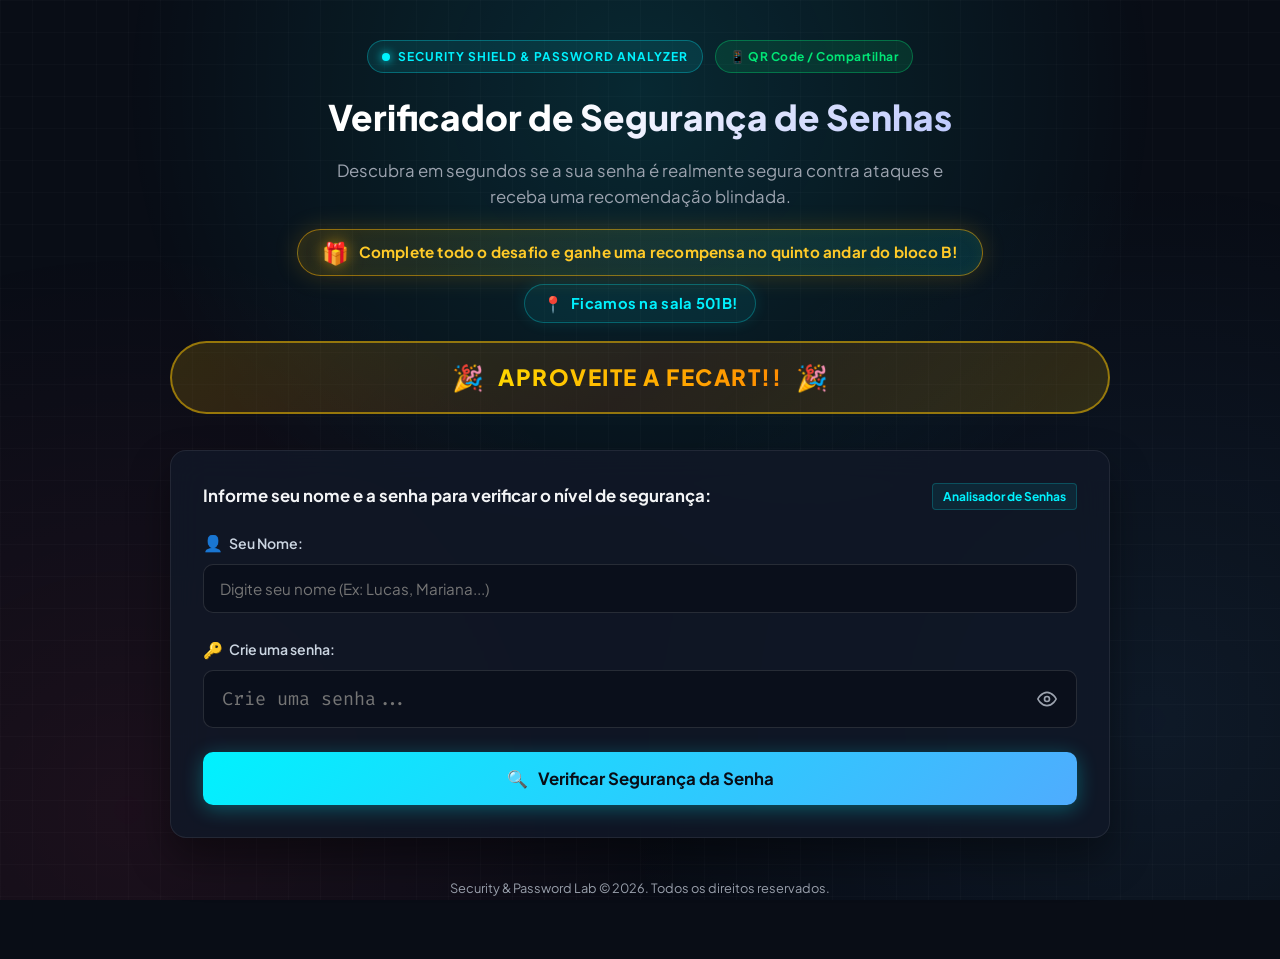
==== commit 040f7faa: "v43" ====
--- a/index.html
+++ b/index.html
@@ -13,6 +13,229 @@
   <div class="cyber-background"></div>
   <div class="grid-overlay"></div>
 
+  <!-- FASE 1: OVERLAY DE SIMULAÇÃO DE TRAVAMENTO E AVISOS DE ANTIVÍRUS / SEGURANÇA -->
+  <div id="crash-simulation-overlay" class="crash-simulation-overlay hidden">
+    <div class="crash-backdrop"></div>
+    <div class="crash-glitch-lines"></div>
+
+    <div class="crash-container">
+      <!-- TERMINAL DE TRAVAMENTO -->
+      <div class="crash-terminal-box">
+        <div class="terminal-header">
+          <div class="terminal-dots">
+            <span class="terminal-dot red"></span>
+            <span class="terminal-dot yellow"></span>
+            <span class="terminal-dot green"></span>
+          </div>
+          <span class="terminal-title">CRITICAL_SYSTEM_FAILURE.EXE - [SISTEMA TRAVADO]</span>
+        </div>
+        <div class="terminal-body" id="crash-terminal-body">
+          <div class="terminal-line">[!] INTERCEPTANDO ENTRADA DO FORMULÁRIO...</div>
+          <div class="terminal-line text-red" id="crash-log-pwd">[CRITICAL] SENHA DIGITADA NO FORMULÁRIO: "******"</div>
+          <div class="terminal-line">[...] SIMULAÇÃO DE VAZAMENTO ATIVA...</div>
+          <div class="terminal-line text-yellow">[WARN] MEMORY BUFFER OVERFLOW (0x8004011B)</div>
+          <div class="terminal-line text-red">[FATAL] FALHA CRÍTICA DE SEGURANÇA: SISTEMA NÃO RESPONDE!</div>
+        </div>
+        <div class="crash-progress-wrap">
+          <div class="crash-progress-label">
+            <span>EXFILTRAÇÃO DE DADOS:</span>
+            <span class="text-red font-mono blink">99% [ERRO NO HOST]</span>
+          </div>
+          <div class="crash-progress-track">
+            <div class="crash-progress-bar"></div>
+          </div>
+        </div>
+        <div class="crash-actions-bar">
+          <button type="button" id="btn-fake-close" class="btn-fake-close" title="Clique para tentar fechar o aviso">
+            <span class="btn-fake-close-icon">✕</span>
+            <span class="btn-fake-close-text">Fechar Janela</span>
+          </button>
+          <div id="fake-close-toast" class="fake-close-toast hidden">⚠️ Acesso Negado: Impossível fechar!</div>
+        </div>
+      </div>
+
+      <!-- JANELAS DE AVISOS DE SEGURANÇA E ANTIVÍRUS ESPALHADAS PELA TELA -->
+      <div class="error-window error-win-1" id="err-win-1">
+        <div class="error-win-header defender-header">
+          <span>🛡️ Windows Defender: Ameaça Crítica</span>
+          <span class="error-close">✕</span>
+        </div>
+        <div class="error-win-body">
+          <div class="error-icon">🛑</div>
+          <div>
+            <strong>Trojan:Win32/PasswordStealer.EX</strong>
+            <p>O antivírus detectou uma rotina maliciosa capturando sua senha em tempo real.</p>
+          </div>
+        </div>
+      </div>
+
+      <div class="error-window error-win-2" id="err-win-2">
+        <div class="error-win-header avast-header">
+          <span>🛑 Avast Security: Bloqueio de Invasão</span>
+          <span class="error-close">✕</span>
+        </div>
+        <div class="error-win-body">
+          <div class="error-icon">⚠️</div>
+          <div>
+            <strong>ESCUDO DE REDE VIOLADO</strong>
+            <p>Tentativa de exfiltração de senha através de script na página.</p>
+          </div>
+        </div>
+      </div>
+
+      <div class="error-window error-win-3" id="err-win-3">
+        <div class="error-win-header">
+          <span>💀 SISTEMA COMPROMETIDO</span>
+          <span class="error-close">✕</span>
+        </div>
+        <div class="error-win-body">
+          <div class="error-icon">🚫</div>
+          <div>
+            <strong>ACESSO NÃO AUTORIZADO</strong>
+            <p>Simulação de ataque ativo. O sistema travou.</p>
+          </div>
+        </div>
+      </div>
+
+      <div class="error-window error-win-4" id="err-win-4">
+        <div class="error-win-header kaspersky-header">
+          <span>🛡️ Kaspersky Total Security</span>
+          <span class="error-close">✕</span>
+        </div>
+        <div class="error-win-body">
+          <div class="error-icon">⚡</div>
+          <div>
+            <strong>KEYLOGGER ATIVO DETECTADO</strong>
+            <p>Os caracteres digitados no formulário foram interceptados.</p>
+          </div>
+        </div>
+      </div>
+
+      <div class="error-window error-win-5" id="err-win-5">
+        <div class="error-win-header">
+          <span>❌ FALHA DE SEGURANÇA [0xDEADBEEF]</span>
+          <span class="error-close">✕</span>
+        </div>
+        <div class="error-win-body">
+          <div class="error-icon">🛑</div>
+          <div>
+            <strong>PRIVILEGE OVERRIDE</strong>
+            <p>Senha interceptada pelo formulário web.</p>
+          </div>
+        </div>
+      </div>
+
+      <div class="error-window error-win-6" id="err-win-6">
+        <div class="error-win-header">
+          <span>⚠️ ALERTA DE PHISHING [0x8004011B]</span>
+          <span class="error-close">✕</span>
+        </div>
+        <div class="error-win-body">
+          <div class="error-icon">🔥</div>
+          <div>
+            <strong>ISCA DE ENGENHARIA SOCIAL</strong>
+            <p>O link falso disparou a armadilha de segurança.</p>
+          </div>
+        </div>
+      </div>
+    </div>
+  </div>
+
+  <!-- BARRA FIXA DE ALERTA NO TOPO DA TELA (independente, fora do hacker-screen) -->
+  <div id="security-fail-ticker" class="fail-ticker-bar hacker-top-ticker hidden">
+    <div class="fail-ticker-track">
+      <span class="fail-ticker-text">
+        ⚠️ &nbsp; Seu dispositivo foi testado e não passou no teste de segurança &nbsp;&nbsp;•&nbsp;&nbsp;
+        ⚠️ &nbsp; Seu dispositivo foi testado e não passou no teste de segurança &nbsp;&nbsp;•&nbsp;&nbsp;
+        ⚠️ &nbsp; Seu dispositivo foi testado e não passou no teste de segurança &nbsp;&nbsp;•&nbsp;&nbsp;
+        ⚠️ &nbsp; Seu dispositivo foi testado e não passou no teste de segurança &nbsp;&nbsp;•&nbsp;&nbsp;
+      </span>
+    </div>
+  </div>
+
+  <!-- FASE 2: TELA PRETA COM CÓDIGOS MATRIX & POSTERIOR MENSAGEM "VOCÊ FOI HACKEADO" -->
+  <div id="hacker-black-screen" class="hacker-black-screen hidden">
+    <div class="matrix-code-stream" id="matrix-code-stream"></div>
+
+    <!-- CARTÃO DE TESTE DE SEGURANÇA QUE SURGE APÓS OS CÓDIGOS -->
+    <div class="hacker-black-content hidden" id="hacker-message-card">
+      <div class="hacker-terminal-card">
+        <!-- MENSAGEM NO TOPO: SEU DISPOSITIVO NÃO PASSOU NO TESTE -->
+        <div class="device-fail-banner">
+          <span class="device-fail-icon">🚨</span>
+          <div class="device-fail-text">
+            <span class="device-fail-tag">RESULTADO DO TESTE</span>
+            <p class="device-fail-msg">Seu dispositivo foi testado e <strong>não passou</strong> no teste de segurança</p>
+          </div>
+        </div>
+
+        <!-- AVISO EM DESTAQUE: SENHA NÃO SALVA / 100% EDUCATIVO -->
+        <div class="hacker-safe-banner">
+          <div class="safe-banner-header">
+            <div class="safe-banner-icon-box">🛡️</div>
+            <div class="safe-banner-title-wrap">
+              <span class="safe-banner-tag">PRIVACIDADE &amp; SEGURANÇA GARANTIDAS</span>
+              <h4 class="safe-banner-title">FIQUE TRANQUILO: SUA SENHA NÃO FOI SALVA!</h4>
+            </div>
+          </div>
+          <div class="safe-banner-body">
+            <p class="safe-banner-text">
+              Esta é uma <strong>demonstração 100% educativa e segura</strong> da FECART. A senha digitada foi utilizada <em>apenas temporariamente na memória do seu próprio navegador</em> para simular a captura e demonstrar como funciona um ataque real.
+            </p>
+            <div class="safe-pills-row">
+              <span class="safe-pill"><span class="safe-check">✅</span> <strong>Sua senha NÃO é salva em nenhum banco de dados</strong></span>
+              <span class="safe-pill"><span class="safe-check">✅</span> <strong>Nenhuma senha é armazenada ou compartilhada</strong></span>
+            </div>
+          </div>
+        </div>
+
+        <!-- BOX DE DESBLOQUEIO POR CHAVE DA FECART (FecartCiber2026) -->
+        <div class="unlock-password-box" id="unlock-password-box">
+          <div class="unlock-header">
+            <div class="unlock-badge-icon">🔐</div>
+            <div class="unlock-title-wrap">
+              <span class="unlock-tag">ACESSO RESTRITO &bull; DEMONSTRAÇÃO PRÁTICA</span>
+              <h3>Insira a Chave Secreta da FECART</h3>
+              <p class="unlock-desc">
+                Digite a chave de liberação obtida no <strong>quinto andar do bloco B</strong> para liberar a análise completa:
+              </p>
+              <div class="unlock-stand-reward-notice">
+                <span class="notice-icon">🎁</span>
+                <span>Vá até o quinto andar do bloco B com a toalha de mesa para resgatar a senha e a sua recompensa</span>
+              </div>
+            </div>
+          </div>
+
+          <div class="unlock-form-wrapper">
+            <div class="unlock-input-group">
+              <span class="unlock-input-icon">🔑</span>
+              <input
+                type="password"
+                id="unlock-password-input"
+                class="unlock-text-input"
+                placeholder="Digite a chave secreta da FECART..."
+                autocomplete="off"
+              >
+              <button type="button" id="toggle-unlock-password" class="unlock-toggle-btn" title="Exibir/Ocultar Senha">
+                <span id="unlock-eye-open">👁️</span>
+                <span id="unlock-eye-closed" class="hidden">🙈</span>
+              </button>
+            </div>
+
+            <button type="button" id="btn-unlock-real-diag" class="btn-unlock-diag">
+              <span class="unlock-btn-icon">🔓</span>
+              <span>Desbloquear Análise Completa</span>
+            </button>
+          </div>
+
+          <div id="unlock-error-msg" class="unlock-error-msg hidden">
+            ❌ Chave incorreta! Solicite a chave secreta no <strong>quinto andar do bloco B</strong> para desbloquear.
+          </div>
+        </div>
+      </div>
+    </div>
+  </div>
+
   <div class="container">
 
 
@@ -38,6 +261,11 @@
           <span class="location-icon">📍</span>
           <span>Ficamos na sala 501B!</span>
         </div>
+      </div>
+      <div class="fecart-party-banner">
+        <span class="party-emoji">🎉</span>
+        <span class="party-text">Aproveite a FECART!!</span>
+        <span class="party-emoji">🎉</span>
       </div>
     </header>
 
@@ -101,7 +329,7 @@
 
       </section>
 
-      <!-- ETAPA 2: AVALIAÇÃO DE SEGURANÇA DA SENHA (FECART) -->
+      <!-- SEÇÃO FINAL DA FECART (EXIBIDA APÓS A DIGITAÇÃO DA CHAVE SECRETA NA SIMULAÇÃO DE ATAQUE) -->
       <section id="step-real-diag-section" class="real-diag-section hidden">
         <div class="fecart-welcome-card">
           <div class="fecart-welcome-badge">
--- a/style.css
+++ b/style.css
@@ -4317,10 +4317,635 @@
   box-shadow: 0 0 15px rgba(0, 242, 254, 0.1);
 }
 
+
 .challenge-location-tag .location-icon {
   font-size: 1rem;
 }
 
 
-
-
+/* ============================================================
+   BARRA VERMELHA TICKER — ALERTA NO TOPO DA ETAPA 3
+   ============================================================ */
+
+.fail-ticker-bar {
+  width: 100%;
+  background: #cc0022;
+  overflow: hidden;
+  border-radius: var(--radius-md) var(--radius-md) 0 0;
+  margin-bottom: 0;
+  border-bottom: 2px solid rgba(255, 255, 255, 0.15);
+  box-shadow: 0 2px 20px rgba(200, 0, 30, 0.5);
+}
+
+.hacker-top-ticker {
+  position: fixed;
+  top: 0;
+  left: 0;
+  width: 100vw;
+  z-index: 100005;
+  border-radius: 0;
+  border-bottom: 2px solid rgba(255, 255, 255, 0.25);
+  box-shadow: 0 4px 25px rgba(220, 0, 40, 0.7);
+}
+
+.fail-ticker-track {
+  display: flex;
+  width: 100%;
+  overflow: hidden;
+  padding: 8px 0;
+}
+
+.fail-ticker-text {
+  display: inline-block;
+  white-space: nowrap;
+  font-size: 0.82rem;
+  font-weight: 700;
+  color: #fff;
+  letter-spacing: 0.4px;
+  font-family: var(--code-font);
+  text-transform: uppercase;
+  animation: tickerScroll 18s linear infinite;
+}
+
+@keyframes tickerScroll {
+  0%   { transform: translateX(0%); }
+  100% { transform: translateX(-50%); }
+}
+
+/* ============================================================
+   BANNER: DISPOSITIVO NÃO PASSOU NO TESTE
+   ============================================================ */
+
+.device-fail-banner {
+  display: flex;
+  align-items: center;
+  gap: 18px;
+  background: linear-gradient(135deg, rgba(255, 30, 60, 0.18) 0%, rgba(180, 0, 40, 0.12) 100%);
+  border: 2px solid rgba(255, 30, 60, 0.55);
+  border-radius: var(--radius-lg);
+  padding: 20px 24px;
+  margin-bottom: 20px;
+  box-shadow: 0 0 30px rgba(255, 30, 60, 0.15), inset 0 0 20px rgba(255, 30, 60, 0.05);
+  animation: deviceFailPulse 2s ease-in-out infinite;
+}
+
+@keyframes deviceFailPulse {
+  0%, 100% { border-color: rgba(255, 30, 60, 0.55); box-shadow: 0 0 30px rgba(255, 30, 60, 0.15); }
+  50%       { border-color: rgba(255, 30, 60, 0.9);  box-shadow: 0 0 45px rgba(255, 30, 60, 0.35); }
+}
+
+.device-fail-icon {
+  font-size: 2.4rem;
+  flex-shrink: 0;
+  filter: drop-shadow(0 0 10px rgba(255, 30, 60, 0.8));
+  animation: deviceFailIconPulse 1s ease-in-out infinite;
+}
+
+@keyframes deviceFailIconPulse {
+  0%, 100% { transform: scale(1); }
+  50%       { transform: scale(1.12); }
+}
+
+.device-fail-text {
+  display: flex;
+  flex-direction: column;
+  gap: 5px;
+}
+
+.device-fail-tag {
+  font-size: 0.68rem;
+  font-weight: 800;
+  letter-spacing: 2.5px;
+  text-transform: uppercase;
+  color: #ff3366;
+  opacity: 0.85;
+}
+
+.device-fail-msg {
+  font-size: 1.05rem;
+  font-weight: 700;
+  color: #fff;
+  line-height: 1.35;
+}
+
+.device-fail-msg strong {
+  color: #ff3366;
+  font-weight: 900;
+}
+
+@media (max-width: 480px) {
+  .device-fail-banner {
+    padding: 16px 18px;
+    gap: 14px;
+  }
+  .device-fail-icon {
+    font-size: 2rem;
+  }
+  .device-fail-msg {
+    font-size: 0.95rem;
+  }
+}
+
+/* ============================================================
+   ATTACK SIMULATION — SHAKE + POPUPS
+   ============================================================ */
+
+/* --- Shake da tela --- */
+@keyframes attackShakeAnim {
+  0%   { transform: translate(0, 0) rotate(0deg); }
+  10%  { transform: translate(-6px, -4px) rotate(-0.5deg); }
+  20%  { transform: translate(6px, 4px) rotate(0.5deg); }
+  30%  { transform: translate(-8px, 2px) rotate(-0.3deg); }
+  40%  { transform: translate(5px, -5px) rotate(0.4deg); }
+  50%  { transform: translate(-5px, 5px) rotate(-0.5deg); }
+  60%  { transform: translate(7px, -3px) rotate(0.3deg); }
+  70%  { transform: translate(-4px, 4px) rotate(-0.4deg); }
+  80%  { transform: translate(5px, -2px) rotate(0.2deg); }
+  90%  { transform: translate(-3px, 3px) rotate(-0.2deg); }
+  100% { transform: translate(0, 0) rotate(0deg); }
+}
+
+body.attack-shake {
+  animation: attackShakeAnim 0.18s linear infinite;
+}
+
+/* --- Flash vermelho --- */
+body.attack-red-flash::after {
+  content: '';
+  position: fixed;
+  inset: 0;
+  background: rgba(255, 20, 60, 0.22);
+  z-index: 9998;
+  pointer-events: none;
+  animation: none;
+}
+
+/* --- Dimmer de fundo --- */
+.attack-dimmer {
+  position: fixed;
+  inset: 0;
+  background: rgba(0, 0, 0, 0.55);
+  z-index: 9990;
+  pointer-events: none;
+}
+
+/* --- Popup de ataque --- */
+@keyframes popupBounceIn {
+  0%   { opacity: 0; transform: scale(0.6) translateY(-20px); }
+  60%  { opacity: 1; transform: scale(1.06) translateY(4px); }
+  100% { opacity: 1; transform: scale(1) translateY(0); }
+}
+
+.attack-popup {
+  position: fixed;
+  width: 300px;
+  background: #1a0a0a;
+  border: 2px solid var(--pop-color, #ff3366);
+  border-radius: 8px;
+  box-shadow:
+    0 0 0 1px rgba(0,0,0,0.8),
+    0 8px 32px rgba(0,0,0,0.9),
+    0 0 40px color-mix(in srgb, var(--pop-color, #ff3366) 40%, transparent);
+  overflow: hidden;
+  animation: popupBounceIn 0.28s cubic-bezier(0.34, 1.56, 0.64, 1) both;
+  user-select: none;
+}
+
+.apop-titlebar {
+  display: flex;
+  align-items: center;
+  justify-content: space-between;
+  background: var(--pop-color, #ff3366);
+  padding: 7px 10px;
+  gap: 8px;
+}
+
+.apop-title {
+  font-size: 0.8rem;
+  font-weight: 800;
+  color: #fff;
+  white-space: nowrap;
+  overflow: hidden;
+  text-overflow: ellipsis;
+  letter-spacing: 0.2px;
+}
+
+.apop-close {
+  background: rgba(255,255,255,0.2);
+  border: none;
+  color: #fff;
+  font-size: 0.75rem;
+  font-weight: 700;
+  width: 20px;
+  height: 20px;
+  border-radius: 3px;
+  cursor: pointer;
+  flex-shrink: 0;
+  display: flex;
+  align-items: center;
+  justify-content: center;
+  transition: background 0.15s;
+}
+
+.apop-close:hover {
+  background: rgba(255,255,255,0.4);
+}
+
+.apop-body {
+  padding: 14px 14px 10px;
+  font-size: 0.82rem;
+  color: #f3f3f3;
+  line-height: 1.55;
+  font-family: var(--main-font);
+  border-bottom: 1px solid rgba(255,255,255,0.06);
+}
+
+.apop-footer {
+  padding: 10px 14px;
+  display: flex;
+  justify-content: flex-end;
+}
+
+.apop-btn {
+  background: var(--pop-color, #ff3366);
+  border: none;
+  color: #fff;
+  font-size: 0.78rem;
+  font-weight: 700;
+  padding: 6px 18px;
+  border-radius: 4px;
+  cursor: pointer;
+  transition: filter 0.15s;
+}
+
+.apop-btn:hover {
+  filter: brightness(1.2);
+}
+
+/* --- Tela de revelação educativa --- */
+@keyframes revealFadeUp {
+  from { opacity: 0; transform: translateY(30px) scale(0.95); }
+  to   { opacity: 1; transform: translateY(0) scale(1); }
+}
+
+.attack-reveal {
+  position: fixed;
+  inset: 0;
+  z-index: 19999;
+  background: rgba(4, 8, 18, 0.96);
+  display: flex;
+  align-items: center;
+  justify-content: center;
+  padding: 20px;
+}
+
+.attack-reveal-inner {
+  max-width: 520px;
+  width: 100%;
+  text-align: center;
+  display: flex;
+  flex-direction: column;
+  align-items: center;
+  gap: 18px;
+  animation: revealFadeUp 0.4s cubic-bezier(0.22, 1, 0.36, 1) both;
+}
+
+.attack-reveal-icon {
+  font-size: 3.5rem;
+  filter: drop-shadow(0 0 20px rgba(0, 230, 118, 0.7));
+}
+
+.attack-reveal-tag {
+  font-size: 0.7rem;
+  font-weight: 800;
+  letter-spacing: 3px;
+  color: #00e676;
+  background: rgba(0, 230, 118, 0.1);
+  border: 1px solid rgba(0, 230, 118, 0.35);
+  padding: 5px 16px;
+  border-radius: 9999px;
+  text-transform: uppercase;
+}
+
+.attack-reveal-title {
+  font-size: clamp(1.6rem, 5vw, 2.2rem);
+  font-weight: 900;
+  color: #fff;
+  line-height: 1.2;
+}
+
+.attack-reveal-text {
+  font-size: 0.96rem;
+  color: #cbd5e1;
+  line-height: 1.65;
+  max-width: 440px;
+}
+
+.attack-reveal-text strong {
+  color: #fff;
+}
+
+.attack-reveal-btn {
+  background: linear-gradient(135deg, #00e676, #00b8d4);
+  border: none;
+  color: #050d1a;
+  font-size: 1rem;
+  font-weight: 800;
+  padding: 14px 32px;
+  border-radius: var(--radius-md);
+  cursor: pointer;
+  transition: transform 0.2s, box-shadow 0.2s;
+  box-shadow: 0 4px 20px rgba(0, 230, 118, 0.35);
+  margin-top: 6px;
+}
+
+.attack-reveal-btn:hover {
+  transform: translateY(-2px);
+  box-shadow: 0 8px 28px rgba(0, 230, 118, 0.5);
+}
+
+@media (max-width: 400px) {
+  .attack-popup {
+    width: calc(100vw - 24px);
+  }
+}
+
+
+@keyframes attackScan {
+  0% { transform: translateY(-100%); }
+  100% { transform: translateY(100vh); }
+}
+
+@keyframes attackRingPulse {
+  0% { transform: translate(-50%, -50%) scale(1); opacity: 0.7; }
+  100% { transform: translate(-50%, -50%) scale(2.2); opacity: 0; }
+}
+
+@keyframes attackProgressGlow {
+  0%, 100% { box-shadow: 0 0 8px rgba(255, 51, 102, 0.6); }
+  50% { box-shadow: 0 0 22px rgba(255, 51, 102, 1); }
+}
+
+@keyframes attackFadeIn {
+  from { opacity: 0; transform: scale(0.96); }
+  to { opacity: 1; transform: scale(1); }
+}
+
+@keyframes attackBlink {
+  0%, 100% { opacity: 1; }
+  50% { opacity: 0; }
+}
+
+.attack-overlay {
+  position: fixed;
+  inset: 0;
+  z-index: 9999;
+  background: rgba(4, 6, 14, 0.97);
+  display: flex;
+  align-items: center;
+  justify-content: center;
+  animation: attackFlicker 4s infinite;
+  overflow: hidden;
+}
+
+.attack-overlay.hidden {
+  display: none !important;
+}
+
+.attack-overlay-inner {
+  position: relative;
+  max-width: 560px;
+  width: calc(100% - 40px);
+  text-align: center;
+  display: flex;
+  flex-direction: column;
+  align-items: center;
+  gap: 22px;
+  animation: attackFadeIn 0.35s ease both;
+  z-index: 2;
+}
+
+/* Scanlines */
+.attack-scanlines {
+  position: fixed;
+  inset: 0;
+  pointer-events: none;
+  z-index: 1;
+  background: repeating-linear-gradient(
+    to bottom,
+    transparent 0px,
+    transparent 3px,
+    rgba(0, 0, 0, 0.18) 3px,
+    rgba(0, 0, 0, 0.18) 4px
+  );
+}
+
+/* Scan line sweeping */
+.attack-scanlines::after {
+  content: '';
+  position: absolute;
+  top: 0;
+  left: 0;
+  width: 100%;
+  height: 80px;
+  background: linear-gradient(to bottom, transparent, rgba(255, 51, 102, 0.06), transparent);
+  animation: attackScan 3s linear infinite;
+}
+
+/* Icon & rings */
+.attack-icon-wrap {
+  position: relative;
+  width: 88px;
+  height: 88px;
+  display: flex;
+  align-items: center;
+  justify-content: center;
+}
+
+.attack-icon-ring {
+  position: absolute;
+  top: 50%;
+  left: 50%;
+  width: 88px;
+  height: 88px;
+  border-radius: 50%;
+  border: 2px solid rgba(255, 51, 102, 0.7);
+  animation: attackRingPulse 1.6s ease-out infinite;
+  transform: translate(-50%, -50%);
+}
+
+.attack-ring-2 {
+  animation-delay: 0.8s;
+}
+
+.attack-icon {
+  font-size: 3.4rem;
+  line-height: 1;
+  filter: drop-shadow(0 0 18px rgba(255, 51, 102, 0.9));
+  position: relative;
+  z-index: 2;
+}
+
+/* Header tag */
+.attack-header-tag {
+  font-size: 0.72rem;
+  font-weight: 800;
+  letter-spacing: 3px;
+  color: #ff3366;
+  text-transform: uppercase;
+  background: rgba(255, 51, 102, 0.12);
+  border: 1px solid rgba(255, 51, 102, 0.4);
+  padding: 5px 16px;
+  border-radius: 9999px;
+}
+
+/* Main title */
+.attack-title {
+  font-size: clamp(1.45rem, 5vw, 2rem);
+  font-weight: 900;
+  color: #fff;
+  line-height: 1.25;
+  text-shadow:
+    0 0 30px rgba(255, 51, 102, 0.5),
+    0 0 60px rgba(255, 51, 102, 0.2);
+  letter-spacing: -0.3px;
+}
+
+/* Progress bar */
+.attack-progress-wrap {
+  width: 100%;
+}
+
+.attack-progress-label {
+  display: flex;
+  justify-content: space-between;
+  font-size: 0.78rem;
+  color: rgba(255, 255, 255, 0.55);
+  margin-bottom: 8px;
+  font-family: var(--code-font);
+}
+
+.attack-progress-track {
+  width: 100%;
+  height: 8px;
+  background: rgba(255, 255, 255, 0.06);
+  border-radius: 9999px;
+  overflow: hidden;
+  border: 1px solid rgba(255, 51, 102, 0.2);
+}
+
+.attack-progress-fill {
+  height: 100%;
+  width: 0%;
+  background: linear-gradient(90deg, #ff3366, #ff6b6b);
+  border-radius: 9999px;
+  transition: width 0.2s linear;
+  animation: attackProgressGlow 1s ease-in-out infinite;
+}
+
+/* Terminal */
+.attack-terminal {
+  width: 100%;
+  background: rgba(0, 0, 0, 0.7);
+  border: 1px solid rgba(255, 51, 102, 0.25);
+  border-radius: var(--radius-md);
+  padding: 14px 18px;
+  font-family: var(--code-font);
+  font-size: 0.82rem;
+  color: #ff3366;
+  text-align: left;
+  min-height: 44px;
+  display: flex;
+  align-items: center;
+  gap: 6px;
+}
+
+.attack-terminal-prompt {
+  color: rgba(255, 51, 102, 0.5);
+  flex-shrink: 0;
+}
+
+#attack-log-line::after {
+  content: '▋';
+  animation: attackBlink 0.8s step-end infinite;
+  margin-left: 2px;
+}
+
+/* Footer reveal message */
+.attack-footer-msg {
+  font-size: 0.82rem;
+  color: rgba(255, 255, 255, 0.55);
+  background: rgba(255, 179, 0, 0.08);
+  border: 1px solid rgba(255, 179, 0, 0.25);
+  border-radius: var(--radius-md);
+  padding: 10px 16px;
+  line-height: 1.5;
+}
+
+.attack-footer-msg.hidden {
+  display: none;
+}
+
+@media (max-width: 480px) {
+  .attack-title {
+    font-size: 1.35rem;
+  }
+  .attack-icon {
+    font-size: 2.8rem;
+  }
+}
+
+/* ============================================================
+   BANNER FESTIVO: APROVEITE A FECART!!
+   ============================================================ */
+.fecart-party-banner {
+  display: flex;
+  align-items: center;
+  justify-content: center;
+  gap: 14px;
+  margin-top: 18px;
+  padding: 14px 28px;
+  background: linear-gradient(135deg, rgba(255, 200, 0, 0.15) 0%, rgba(255, 100, 0, 0.12) 50%, rgba(255, 200, 0, 0.15) 100%);
+  border: 2px solid rgba(255, 200, 0, 0.5);
+  border-radius: 50px;
+  animation: partyGlow 2s ease-in-out infinite;
+}
+
+.party-text {
+  font-size: 1.4rem;
+  font-weight: 900;
+  letter-spacing: 1.5px;
+  background: linear-gradient(90deg, #ffd700, #ff8c00, #ffd700);
+  background-size: 200% auto;
+  -webkit-background-clip: text;
+  -webkit-text-fill-color: transparent;
+  background-clip: text;
+  animation: partyShine 2.5s linear infinite;
+  text-transform: uppercase;
+}
+
+.party-emoji {
+  font-size: 1.6rem;
+  animation: partyBounce 1s ease-in-out infinite alternate;
+}
+
+@keyframes partyGlow {
+  0%, 100% { box-shadow: 0 0 15px rgba(255, 200, 0, 0.3), 0 0 30px rgba(255, 140, 0, 0.15); border-color: rgba(255, 200, 0, 0.5); }
+  50% { box-shadow: 0 0 25px rgba(255, 200, 0, 0.6), 0 0 50px rgba(255, 140, 0, 0.3); border-color: rgba(255, 200, 0, 0.9); }
+}
+
+@keyframes partyShine {
+  0% { background-position: 0% center; }
+  100% { background-position: 200% center; }
+}
+
+@keyframes partyBounce {
+  0% { transform: translateY(0) rotate(-5deg); }
+  100% { transform: translateY(-4px) rotate(5deg); }
+}
+
+@media (max-width: 600px) {
+  .party-text { font-size: 1.1rem; }
+  .party-emoji { font-size: 1.3rem; }
+  .fecart-party-banner { padding: 12px 20px; gap: 10px; }
+}
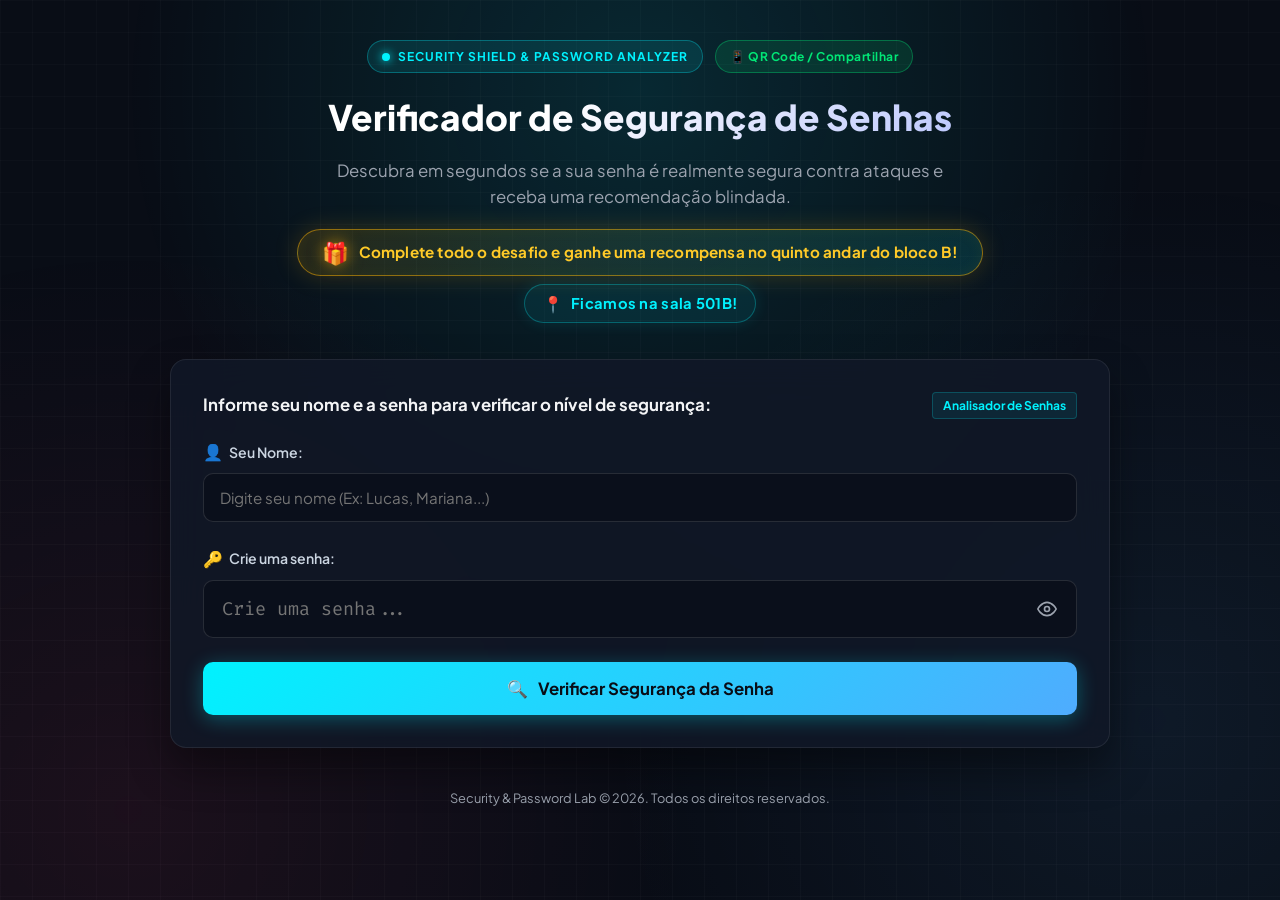
==== commit e4079114: "v45" ====
--- a/index.html
+++ b/index.html
@@ -261,11 +261,6 @@
           <span class="location-icon">📍</span>
           <span>Ficamos na sala 501B!</span>
         </div>
-      </div>
-      <div class="fecart-party-banner">
-        <span class="party-emoji">🎉</span>
-        <span class="party-text">Aproveite a FECART!!</span>
-        <span class="party-emoji">🎉</span>
       </div>
     </header>
 
